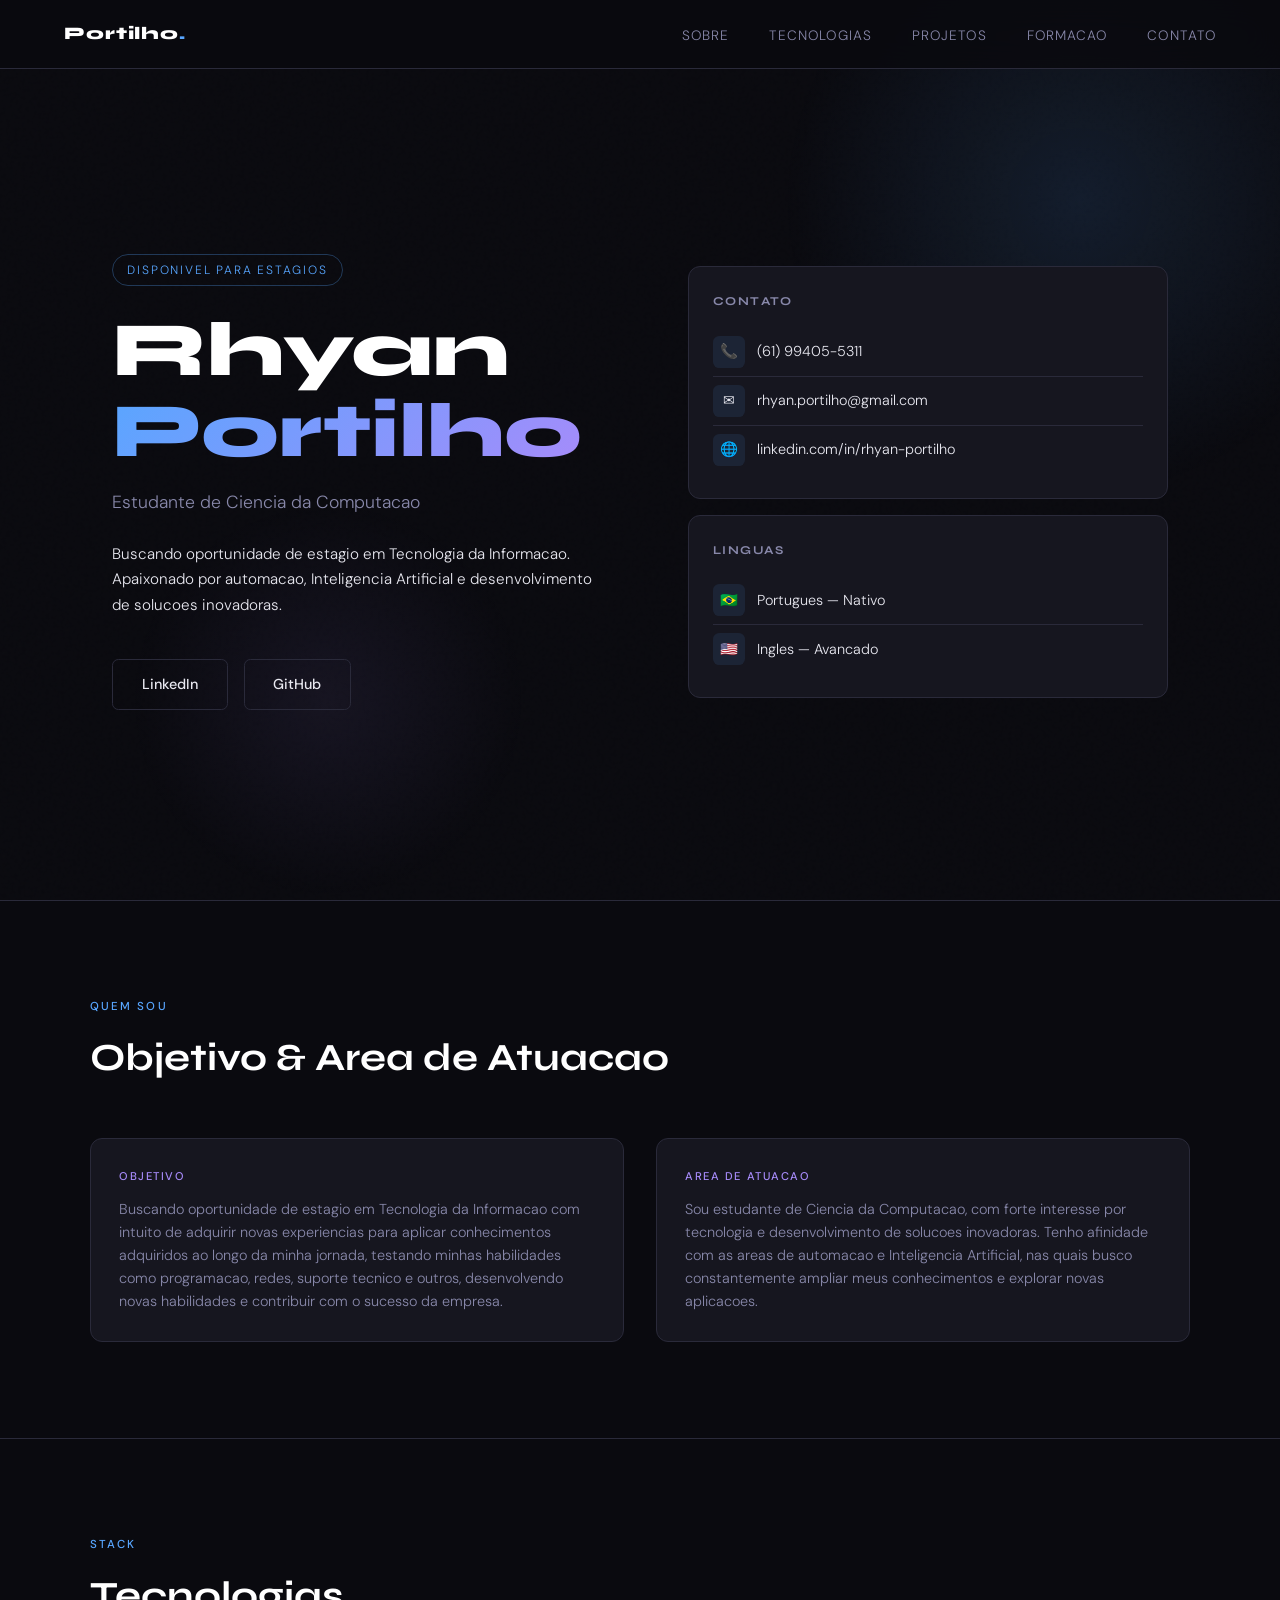
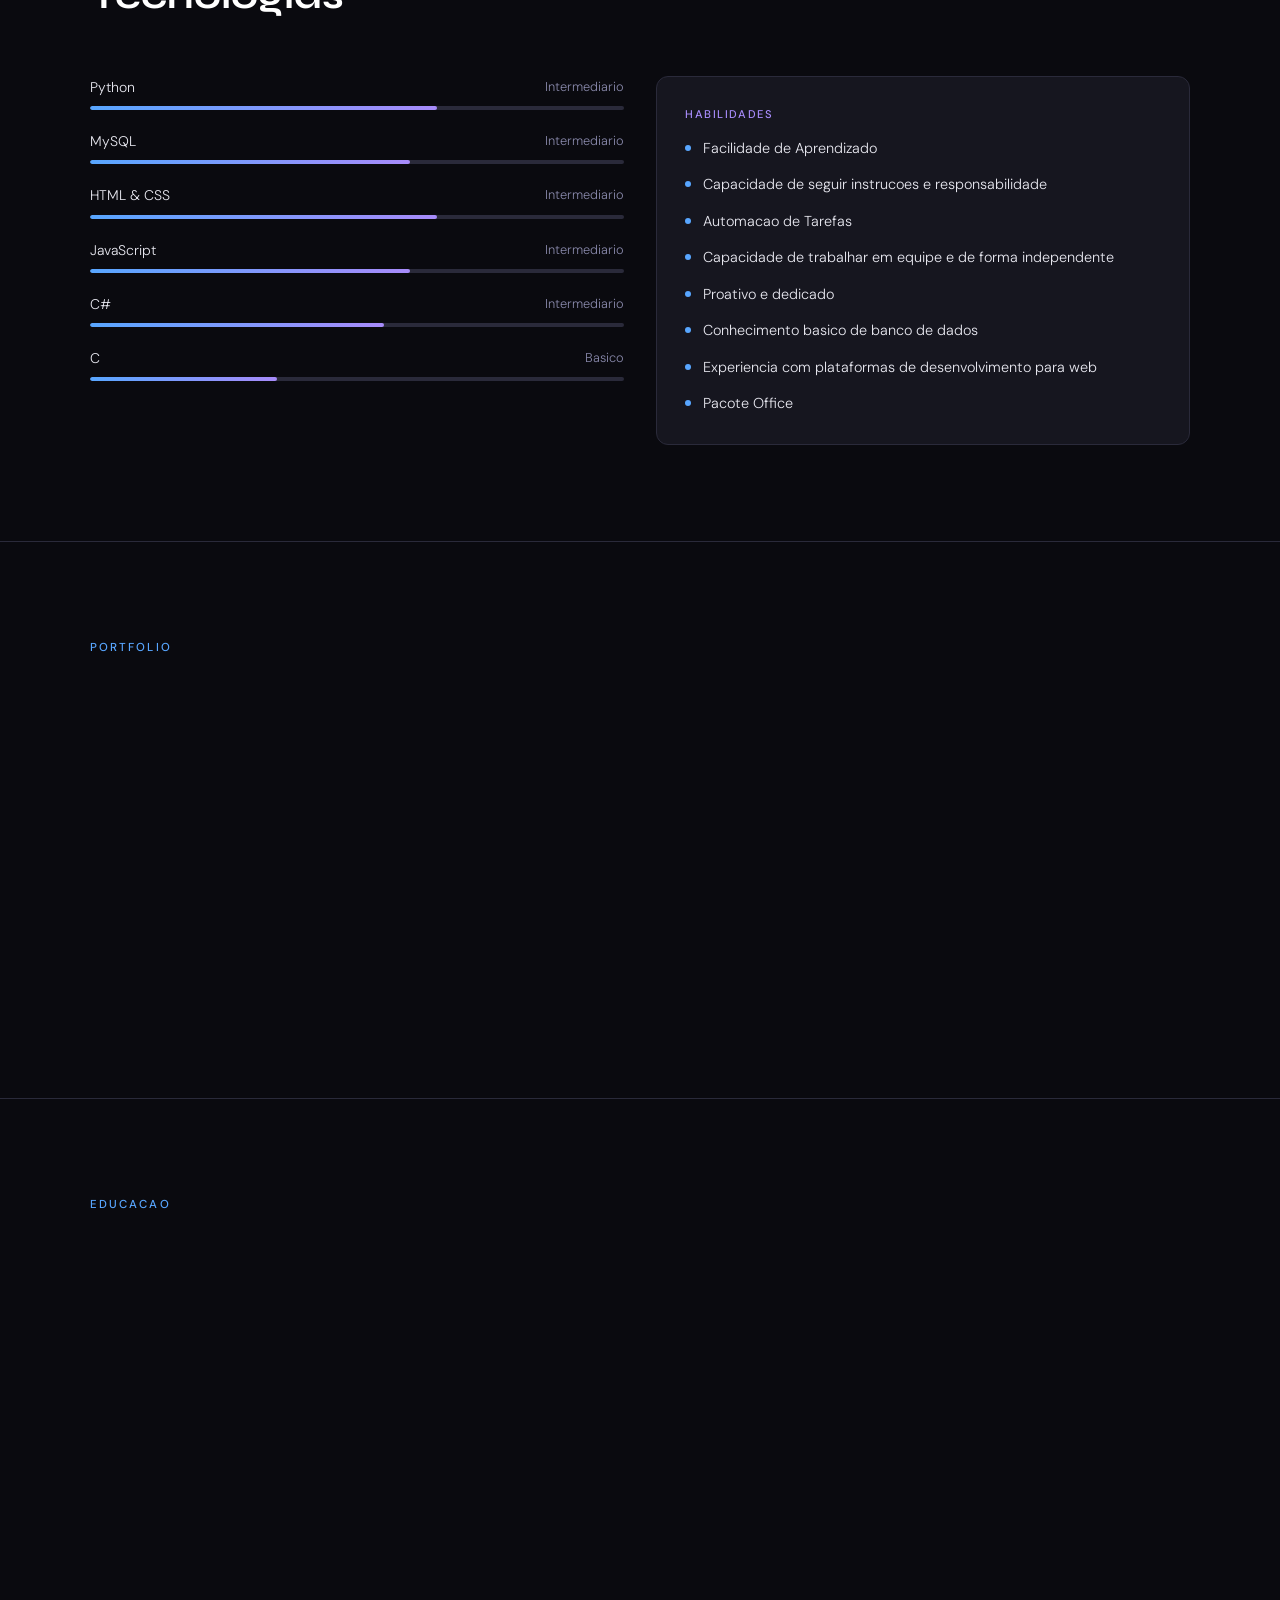
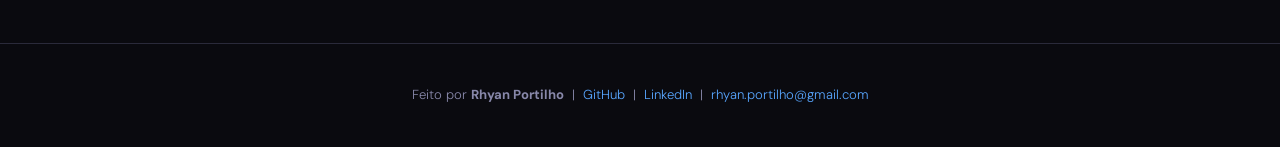
==== index.html @ 33f1dc1a "a a" ====
<!DOCTYPE html>
<html lang="pt-BR">
<head>
  <meta charset="UTF-8" />
  <meta name="viewport" content="width=device-width, initial-scale=1.0"/>
  <title>Rhyan Portilho — Portfolio</title>
  <link href="https://fonts.googleapis.com/css2?family=Syne:wght@400;600;700;800&family=DM+Sans:ital,wght@0,300;0,400;0,500;1,300&display=swap" rel="stylesheet"/>
  <style>
    *, *::before, *::after { margin: 0; padding: 0; box-sizing: border-box; }

    :root {
      --bg: #0a0a0f;
      --bg2: #111118;
      --card: #16161f;
      --border: #2a2a3a;
      --accent: #58a6ff;
      --accent2: #a78bfa;
      --text: #e8e8f0;
      --muted: #8888aa;
      --white: #ffffff;
    }

    html { scroll-behavior: smooth; }

    body {
      background: var(--bg);
      color: var(--text);
      font-family: 'DM Sans', sans-serif;
      font-weight: 300;
      line-height: 1.7;
      overflow-x: hidden;
    }

    /* NOISE OVERLAY */
    body::before {
      content: '';
      position: fixed;
      inset: 0;
      background-image: url("data:image/svg+xml,%3Csvg viewBox='0 0 256 256' xmlns='http://www.w3.org/2000/svg'%3E%3Cfilter id='noise'%3E%3CfeTurbulence type='fractalNoise' baseFrequency='0.9' numOctaves='4' stitchTiles='stitch'/%3E%3C/filter%3E%3Crect width='100%25' height='100%25' filter='url(%23noise)' opacity='0.04'/%3E%3C/svg%3E");
      pointer-events: none;
      z-index: 0;
      opacity: 0.4;
    }

    /* NAV */
    nav {
      position: fixed;
      top: 0; left: 0; right: 0;
      z-index: 100;
      display: flex;
      justify-content: space-between;
      align-items: center;
      padding: 1.2rem 4rem;
      background: rgba(10,10,15,0.85);
      backdrop-filter: blur(16px);
      border-bottom: 1px solid var(--border);
    }

    .nav-logo {
      font-family: 'Syne', sans-serif;
      font-weight: 800;
      font-size: 1.1rem;
      letter-spacing: 0.05em;
      color: var(--white);
    }

    .nav-logo span { color: var(--accent); }

    .nav-links {
      display: flex;
      gap: 2.5rem;
      list-style: none;
    }

    .nav-links a {
      color: var(--muted);
      text-decoration: none;
      font-size: 0.85rem;
      letter-spacing: 0.08em;
      text-transform: uppercase;
      transition: color 0.2s;
    }

    .nav-links a:hover { color: var(--accent); }

    /* HERO */
    .hero {
      min-height: 100vh;
      display: flex;
      align-items: center;
      padding: 8rem 4rem 4rem;
      position: relative;
      overflow: hidden;
    }

    .hero-glow {
      position: absolute;
      width: 600px; height: 600px;
      border-radius: 50%;
      background: radial-gradient(circle, rgba(88,166,255,0.12) 0%, transparent 70%);
      top: -100px; right: -100px;
      pointer-events: none;
    }

    .hero-glow2 {
      position: absolute;
      width: 400px; height: 400px;
      border-radius: 50%;
      background: radial-gradient(circle, rgba(167,139,250,0.08) 0%, transparent 70%);
      bottom: 0; left: 10%;
      pointer-events: none;
    }

    .hero-content {
      max-width: 1100px;
      margin: 0 auto;
      display: grid;
      grid-template-columns: 1fr 1fr;
      gap: 6rem;
      align-items: center;
      position: relative;
      z-index: 1;
    }

    .hero-tag {
      display: inline-block;
      font-size: 0.75rem;
      letter-spacing: 0.15em;
      text-transform: uppercase;
      color: var(--accent);
      border: 1px solid rgba(88,166,255,0.3);
      padding: 0.3rem 0.9rem;
      border-radius: 2rem;
      margin-bottom: 1.5rem;
      animation: fadeUp 0.8s ease both;
    }

    .hero-name {
      font-family: 'Syne', sans-serif;
      font-weight: 800;
      font-size: clamp(3rem, 6vw, 5rem);
      line-height: 1.05;
      color: var(--white);
      animation: fadeUp 0.8s 0.1s ease both;
    }

    .hero-name span {
      background: linear-gradient(135deg, var(--accent), var(--accent2));
      -webkit-background-clip: text;
      -webkit-text-fill-color: transparent;
      background-clip: text;
    }

    .hero-sub {
      font-size: 1.1rem;
      color: var(--muted);
      margin-top: 1rem;
      animation: fadeUp 0.8s 0.2s ease both;
    }

    .hero-desc {
      margin-top: 1.5rem;
      font-size: 0.95rem;
      color: var(--text);
      opacity: 0.8;
      max-width: 480px;
      animation: fadeUp 0.8s 0.3s ease both;
    }

    .hero-btns {
      display: flex;
      gap: 1rem;
      margin-top: 2.5rem;
      flex-wrap: wrap;
      animation: fadeUp 0.8s 0.4s ease both;
    }

    .btn {
      display: inline-flex;
      align-items: center;
      gap: 0.5rem;
      padding: 0.75rem 1.8rem;
      border-radius: 0.4rem;
      font-family: 'DM Sans', sans-serif;
      font-size: 0.9rem;
      font-weight: 500;
      text-decoration: none;
      transition: all 0.2s;
      cursor: pointer;
      border: none;
    }

    .btn-primary {
      background: var(--accent);
      color: #0a0a0f;
    }

    .btn-primary:hover {
      background: #79bcff;
      transform: translateY(-2px);
      box-shadow: 0 8px 24px rgba(88,166,255,0.3);
    }

    .btn-outline {
      background: transparent;
      color: var(--text);
      border: 1px solid var(--border);
    }

    .btn-outline:hover {
      border-color: var(--accent);
      color: var(--accent);
      transform: translateY(-2px);
    }

    .hero-right {
      display: flex;
      flex-direction: column;
      gap: 1rem;
      animation: fadeUp 0.8s 0.2s ease both;
    }

    .contact-card {
      background: var(--card);
      border: 1px solid var(--border);
      border-radius: 0.75rem;
      padding: 1.5rem;
    }

    .contact-card h3 {
      font-family: 'Syne', sans-serif;
      font-size: 0.75rem;
      letter-spacing: 0.12em;
      text-transform: uppercase;
      color: var(--muted);
      margin-bottom: 1rem;
    }

    .contact-item {
      display: flex;
      align-items: center;
      gap: 0.75rem;
      padding: 0.5rem 0;
      border-bottom: 1px solid var(--border);
      font-size: 0.9rem;
    }

    .contact-item:last-child { border-bottom: none; }

    .contact-item a {
      color: var(--text);
      text-decoration: none;
      transition: color 0.2s;
    }

    .contact-item a:hover { color: var(--accent); }

    .contact-icon {
      width: 32px; height: 32px;
      background: rgba(88,166,255,0.1);
      border-radius: 0.4rem;
      display: flex;
      align-items: center;
      justify-content: center;
      font-size: 0.9rem;
      flex-shrink: 0;
    }

    /* SECTIONS */
    section {
      padding: 6rem 4rem;
      position: relative;
      z-index: 1;
    }

    .section-inner {
      max-width: 1100px;
      margin: 0 auto;
    }

    .section-label {
      font-size: 0.72rem;
      letter-spacing: 0.18em;
      text-transform: uppercase;
      color: var(--accent);
      margin-bottom: 0.5rem;
      font-weight: 500;
    }

    .section-title {
      font-family: 'Syne', sans-serif;
      font-weight: 700;
      font-size: clamp(1.8rem, 3vw, 2.4rem);
      color: var(--white);
      margin-bottom: 3rem;
    }

    /* GRID LAYOUTS */
    .two-col { display: grid; grid-template-columns: 1fr 1fr; gap: 2rem; }
    .three-col { display: grid; grid-template-columns: repeat(3, 1fr); gap: 1.5rem; }

    /* CARDS */
    .card {
      background: var(--card);
      border: 1px solid var(--border);
      border-radius: 0.75rem;
      padding: 1.75rem;
      transition: border-color 0.2s, transform 0.2s;
    }

    .card:hover {
      border-color: rgba(88,166,255,0.4);
      transform: translateY(-3px);
    }

    .card-label {
      font-size: 0.7rem;
      letter-spacing: 0.14em;
      text-transform: uppercase;
      color: var(--accent2);
      margin-bottom: 0.75rem;
      font-weight: 500;
    }

    .card h3 {
      font-family: 'Syne', sans-serif;
      font-weight: 700;
      font-size: 1.1rem;
      color: var(--white);
      margin-bottom: 0.75rem;
    }

    .card p {
      font-size: 0.9rem;
      color: var(--muted);
      line-height: 1.6;
    }

    /* TECH TAGS */
    .tags {
      display: flex;
      flex-wrap: wrap;
      gap: 0.5rem;
      margin-top: 1rem;
    }

    .tag {
      font-size: 0.75rem;
      padding: 0.25rem 0.75rem;
      border-radius: 2rem;
      border: 1px solid var(--border);
      color: var(--muted);
      background: rgba(255,255,255,0.03);
    }

    .tag.highlight {
      border-color: rgba(88,166,255,0.4);
      color: var(--accent);
      background: rgba(88,166,255,0.08);
    }

    /* SKILL BARS */
    .skill-item {
      margin-bottom: 1.25rem;
    }

    .skill-header {
      display: flex;
      justify-content: space-between;
      margin-bottom: 0.4rem;
      font-size: 0.875rem;
    }

    .skill-name { color: var(--text); }
    .skill-level { color: var(--muted); font-size: 0.8rem; }

    .skill-bar {
      height: 4px;
      background: var(--border);
      border-radius: 2px;
      overflow: hidden;
    }

    .skill-fill {
      height: 100%;
      border-radius: 2px;
      background: linear-gradient(90deg, var(--accent), var(--accent2));
      width: 0;
      transition: width 1.2s cubic-bezier(0.4, 0, 0.2, 1);
    }

    /* ABILITIES LIST */
    .ability-list {
      display: flex;
      flex-direction: column;
      gap: 0.75rem;
    }

    .ability-item {
      display: flex;
      align-items: flex-start;
      gap: 0.75rem;
      font-size: 0.9rem;
      color: var(--text);
    }

    .ability-dot {
      width: 6px; height: 6px;
      background: var(--accent);
      border-radius: 50%;
      flex-shrink: 0;
      margin-top: 0.55rem;
    }

    /* EDUCATION */
    .edu-card {
      background: var(--card);
      border: 1px solid var(--border);
      border-left: 3px solid var(--accent);
      border-radius: 0 0.75rem 0.75rem 0;
      padding: 1.5rem 1.75rem;
      margin-bottom: 1.5rem;
    }

    .edu-card h3 {
      font-family: 'Syne', sans-serif;
      font-weight: 700;
      color: var(--white);
      font-size: 1rem;
      margin-bottom: 0.3rem;
    }

    .edu-meta {
      font-size: 0.82rem;
      color: var(--muted);
    }

    /* REFERENCIAS */
    .ref-grid {
      display: grid;
      grid-template-columns: repeat(2, 1fr);
      gap: 1rem;
    }

    .ref-item {
      background: var(--card);
      border: 1px solid var(--border);
      border-radius: 0.6rem;
      padding: 1rem 1.25rem;
      font-size: 0.85rem;
      color: var(--muted);
      transition: border-color 0.2s;
    }

    .ref-item:hover { border-color: rgba(167,139,250,0.4); }

    /* FOOTER */
    footer {
      border-top: 1px solid var(--border);
      padding: 2.5rem 4rem;
      text-align: center;
      color: var(--muted);
      font-size: 0.82rem;
      position: relative;
      z-index: 1;
    }

    footer a { color: var(--accent); text-decoration: none; }

    /* DIVIDER */
    .divider {
      border: none;
      border-top: 1px solid var(--border);
      margin: 0;
    }

    /* ANIMATIONS */
    @keyframes fadeUp {
      from { opacity: 0; transform: translateY(24px); }
      to   { opacity: 1; transform: translateY(0); }
    }

    .reveal {
      opacity: 0;
      transform: translateY(20px);
      transition: opacity 0.6s ease, transform 0.6s ease;
    }

    .reveal.visible {
      opacity: 1;
      transform: translateY(0);
    }

    /* RESPONSIVE */
    @media (max-width: 900px) {
      nav { padding: 1rem 1.5rem; }
      .nav-links { gap: 1.5rem; }
      section { padding: 4rem 1.5rem; }
      .hero { padding: 7rem 1.5rem 3rem; }
      .hero-content { grid-template-columns: 1fr; gap: 3rem; }
      .two-col { grid-template-columns: 1fr; }
      .three-col { grid-template-columns: 1fr; }
      .ref-grid { grid-template-columns: 1fr; }
    }
  </style>
</head>
<body>

  <!-- NAV -->
  <nav>
    <div class="nav-logo">Portilho<span>.</span></div>
    <ul class="nav-links">
      <li><a href="#sobre">Sobre</a></li>
      <li><a href="#tecnologias">Tecnologias</a></li>
      <li><a href="#projetos">Projetos</a></li>
      <li><a href="#formacao">Formacao</a></li>
      <li><a href="#contato">Contato</a></li>
    </ul>
  </nav>

  <!-- HERO -->
  <section class="hero" id="inicio">
    <div class="hero-glow"></div>
    <div class="hero-glow2"></div>
    <div class="hero-content">
      <div class="hero-left">
        <span class="hero-tag">Disponivel para Estagios</span>
        <h1 class="hero-name">Rhyan<br/><span>Portilho</span></h1>
        <p class="hero-sub">Estudante de Ciencia da Computacao</p>
        <p class="hero-desc">
          Buscando oportunidade de estagio em Tecnologia da Informacao. Apaixonado por automacao, Inteligencia Artificial e desenvolvimento de solucoes inovadoras.
        </p>
        <div class="hero-btns">
          <a href="https://www.linkedin.com/in/rhyan-portilho-60305b343/" target="_blank" class="btn btn-outline">LinkedIn</a>
          <a href="https://github.com/JustAnyoone" target="_blank" class="btn btn-outline">GitHub</a>
        </div>
      </div>

      <div class="hero-right">
        <div class="contact-card">
          <h3>Contato</h3>
          <div class="contact-item">
            <div class="contact-icon">📞</div>
            <span>(61) 99405-5311</span>
          </div>
          <div class="contact-item">
            <div class="contact-icon">✉</div>
            <a href="mailto:rhyan.portilho@gmail.com">rhyan.portilho@gmail.com</a>
          </div>
          <div class="contact-item">
            <div class="contact-icon">🌐</div>
            <a href="https://www.linkedin.com/in/rhyan-portilho-60305b343/" target="_blank">linkedin.com/in/rhyan-portilho</a>
          </div>
        </div>

        <div class="contact-card">
          <h3>Linguas</h3>
          <div class="contact-item">
            <div class="contact-icon">🇧🇷</div>
            <span>Portugues — Nativo</span>
          </div>
          <div class="contact-item">
            <div class="contact-icon">🇺🇸</div>
            <span>Ingles — Avancado</span>
          </div>
        </div>
      </div>
    </div>
  </section>

  <hr class="divider"/>

  <!-- SOBRE -->
  <section id="sobre">
    <div class="section-inner">
      <p class="section-label reveal">Quem sou</p>
      <h2 class="section-title reveal">Objetivo & Area de Atuacao</h2>
      <div class="two-col">
        <div class="card reveal">
          <div class="card-label">Objetivo</div>
          <p>
            Buscando oportunidade de estagio em Tecnologia da Informacao com intuito de adquirir novas experiencias para aplicar conhecimentos adquiridos ao longo da minha jornada, testando minhas habilidades como programacao, redes, suporte tecnico e outros, desenvolvendo novas habilidades e contribuir com o sucesso da empresa.
          </p>
        </div>
        <div class="card reveal">
          <div class="card-label">Area de Atuacao</div>
          <p>
            Sou estudante de Ciencia da Computacao, com forte interesse por tecnologia e desenvolvimento de solucoes inovadoras. Tenho afinidade com as areas de automacao e Inteligencia Artificial, nas quais busco constantemente ampliar meus conhecimentos e explorar novas aplicacoes.
          </p>
        </div>
      </div>
    </div>
  </section>

  <hr class="divider"/>

  <!-- TECNOLOGIAS -->
  <section id="tecnologias">
    <div class="section-inner">
      <p class="section-label reveal">Stack</p>
      <h2 class="section-title reveal">Tecnologias</h2>
      <div class="two-col">
        <div class="reveal">
          <div class="skill-item">
            <div class="skill-header">
              <span class="skill-name">Python</span>
              <span class="skill-level">Intermediario</span>
            </div>
            <div class="skill-bar"><div class="skill-fill" data-width="65"></div></div>
          </div>
          <div class="skill-item">
            <div class="skill-header">
              <span class="skill-name">MySQL</span>
              <span class="skill-level">Intermediario</span>
            </div>
            <div class="skill-bar"><div class="skill-fill" data-width="60"></div></div>
          </div>
          <div class="skill-item">
            <div class="skill-header">
              <span class="skill-name">HTML & CSS</span>
              <span class="skill-level">Intermediario</span>
            </div>
            <div class="skill-bar"><div class="skill-fill" data-width="65"></div></div>
          </div>
          <div class="skill-item">
            <div class="skill-header">
              <span class="skill-name">JavaScript</span>
              <span class="skill-level">Intermediario</span>
            </div>
            <div class="skill-bar"><div class="skill-fill" data-width="60"></div></div>
          </div>
          <div class="skill-item">
            <div class="skill-header">
              <span class="skill-name">C#</span>
              <span class="skill-level">Intermediario</span>
            </div>
            <div class="skill-bar"><div class="skill-fill" data-width="55"></div></div>
          </div>
          <div class="skill-item">
            <div class="skill-header">
              <span class="skill-name">C</span>
              <span class="skill-level">Basico</span>
            </div>
            <div class="skill-bar"><div class="skill-fill" data-width="35"></div></div>
          </div>
        </div>

        <div class="card reveal">
          <div class="card-label">Habilidades</div>
          <div class="ability-list">
            <div class="ability-item"><div class="ability-dot"></div><span>Facilidade de Aprendizado</span></div>
            <div class="ability-item"><div class="ability-dot"></div><span>Capacidade de seguir instrucoes e responsabilidade</span></div>
            <div class="ability-item"><div class="ability-dot"></div><span>Automacao de Tarefas</span></div>
            <div class="ability-item"><div class="ability-dot"></div><span>Capacidade de trabalhar em equipe e de forma independente</span></div>
            <div class="ability-item"><div class="ability-dot"></div><span>Proativo e dedicado</span></div>
            <div class="ability-item"><div class="ability-dot"></div><span>Conhecimento basico de banco de dados</span></div>
            <div class="ability-item"><div class="ability-dot"></div><span>Experiencia com plataformas de desenvolvimento para web</span></div>
            <div class="ability-item"><div class="ability-dot"></div><span>Pacote Office</span></div>
          </div>
        </div>
      </div>
    </div>
  </section>

  <hr class="divider"/>

  <!-- PROJETOS -->
  <section id="projetos">
    <div class="section-inner">
      <p class="section-label reveal">Portfolio</p>
      <h2 class="section-title reveal">Projetos</h2>
      <div class="two-col">
        <div class="card reveal">
          <div class="card-label">Projeto 01</div>
          <h3>Site de Filmes em Cartaz</h3>
          <p>Site que exibe os atuais filmes em cartaz, mostrando sinopse e trailer de cada filme.</p>
          <div class="tags">
            <span class="tag highlight">HTML</span>
            <span class="tag highlight">CSS</span>
            <span class="tag highlight">JavaScript</span>
            <span class="tag">API</span>
          </div>
        </div>
        <div class="card reveal">
          <div class="card-label">Projeto 02</div>
          <h3>Monitor de Criptomoedas</h3>
          <p>Programa que exibe em tempo real os valores atuais das principais criptomoedas via API.</p>
          <div class="tags">
            <span class="tag highlight">Python</span>
            <span class="tag">API</span>
            <span class="tag">Automacao</span>
          </div>
        </div>
      </div>
    </div>
  </section>

  <hr class="divider"/>

  <!-- FORMACAO -->
  <section id="formacao">
    <div class="section-inner">
      <p class="section-label reveal">Educacao</p>
      <h2 class="section-title reveal">Formacao & Referencias</h2>
      <div class="two-col">
        <div class="reveal">
          <div class="edu-card">
            <h3>Ciencias da Computacao</h3>
            <div class="edu-meta">Centro Universitario de Brasilia (UniCEUB) — Brasilia, DF</div>
            <div class="edu-meta" style="margin-top:0.4rem;">2026 – 2029 &nbsp;|&nbsp; 1 Semestre &nbsp;|&nbsp; Matutino</div>
          </div>
        </div>

        <div class="reveal">
          <div class="card-label" style="margin-bottom:1rem;">Certificacoes & Cursos</div>
          <div class="ref-grid">
            <div class="ref-item">Linguagem de Programacao C Basico — UniCEUB</div>
            <div class="ref-item">Front-End JavaScript, CSS, HTML — UniCEUB</div>
            <div class="ref-item">Python — Udemy (100 Days of Python)</div>
            <div class="ref-item">Programacao Orientada a Objetos C# — UniCEUB</div>
          </div>
        </div>
      </div>
    </div>
  </section>

  <!-- FOOTER -->
  <footer id="contato">
    <p>Feito por <strong>Rhyan Portilho</strong> &nbsp;|&nbsp;
      <a href="https://github.com/JustAnyoone" target="_blank">GitHub</a> &nbsp;|&nbsp;
      <a href="https://www.linkedin.com/in/rhyan-portilho-60305b343/" target="_blank">LinkedIn</a> &nbsp;|&nbsp;
      <a href="mailto:rhyan.portilho@gmail.com">rhyan.portilho@gmail.com</a>
    </p>
  </footer>

  <script>
    // Reveal on scroll
    const reveals = document.querySelectorAll('.reveal');
    const observer = new IntersectionObserver((entries) => {
      entries.forEach((e, i) => {
        if (e.isIntersecting) {
          setTimeout(() => e.target.classList.add('visible'), i * 80);
        }
      });
    }, { threshold: 0.1 });
    reveals.forEach(el => observer.observe(el));

    // Skill bars
    const bars = document.querySelectorAll('.skill-fill');
    const barObserver = new IntersectionObserver((entries) => {
      entries.forEach(e => {
        if (e.isIntersecting) {
          e.target.style.width = e.target.dataset.width + '%';
        }
      });
    }, { threshold: 0.3 });
    bars.forEach(b => barObserver.observe(b));
  </script>
</body>
</html>
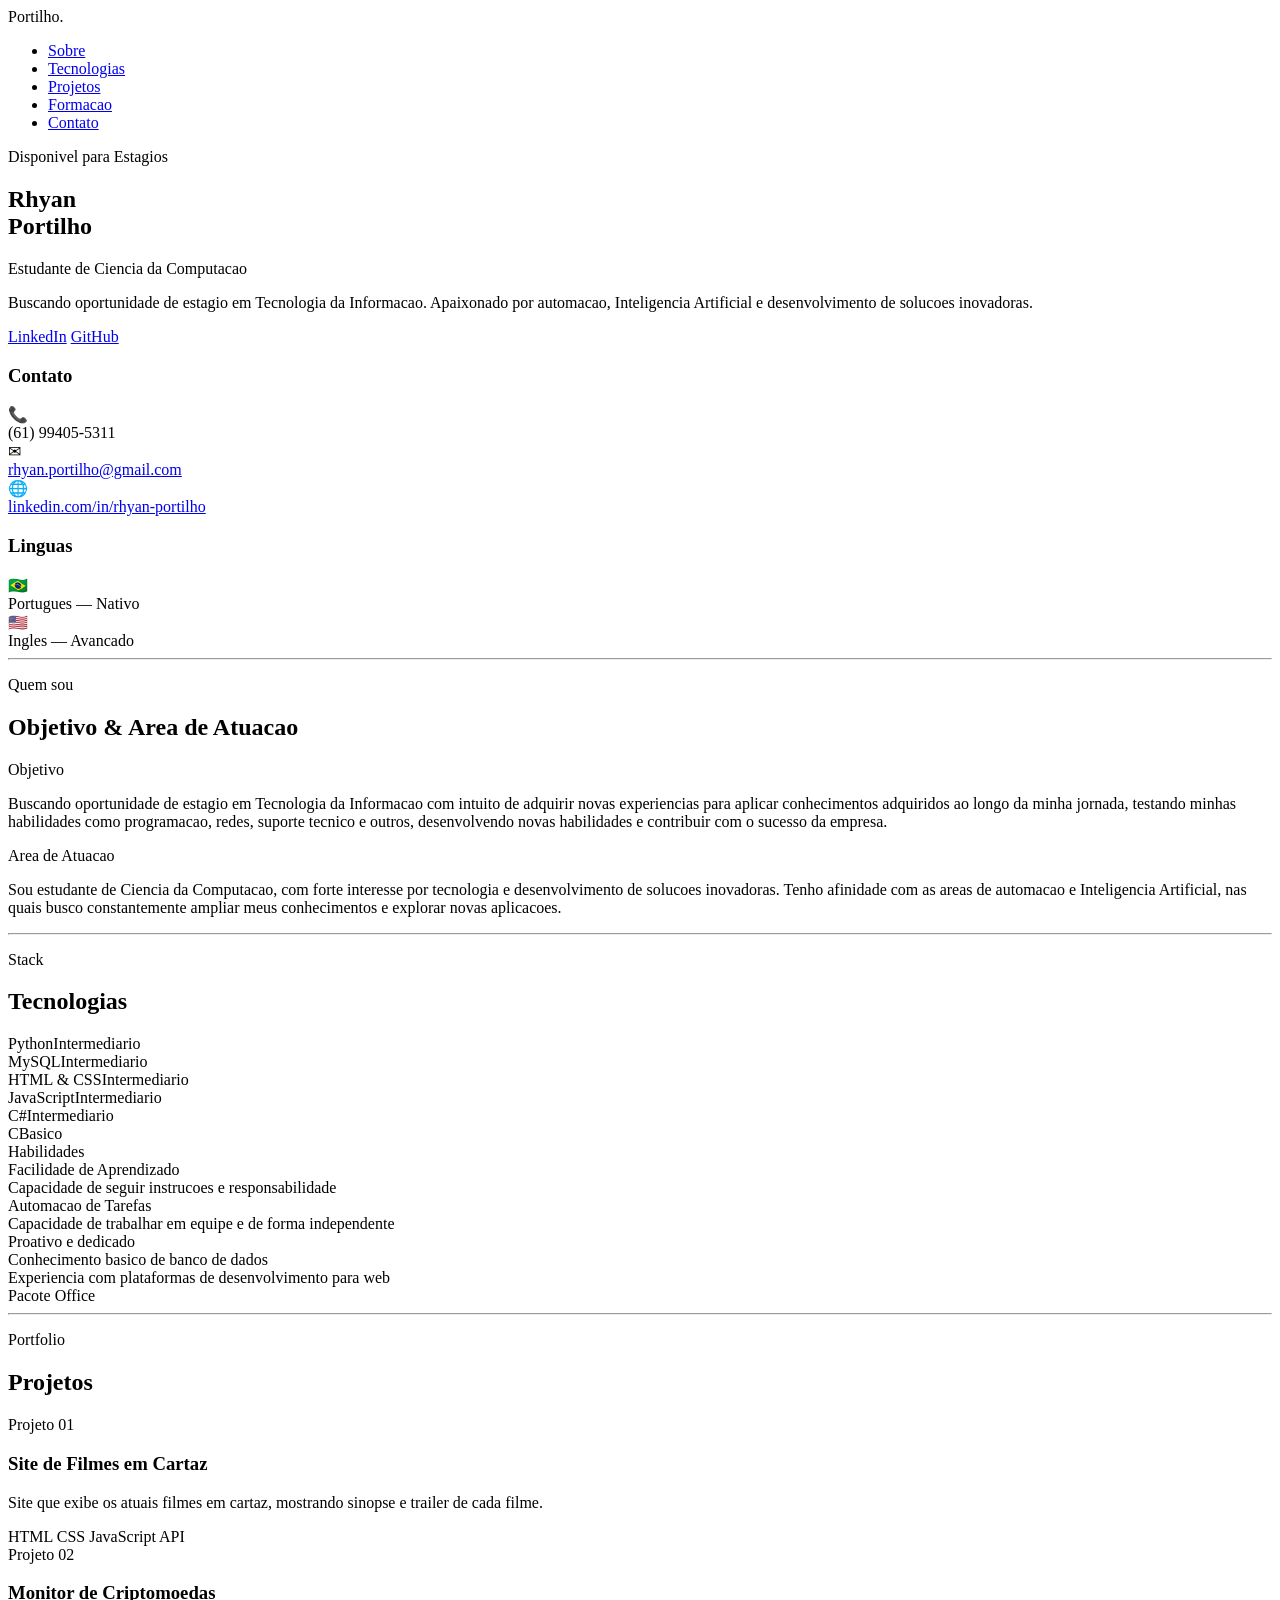
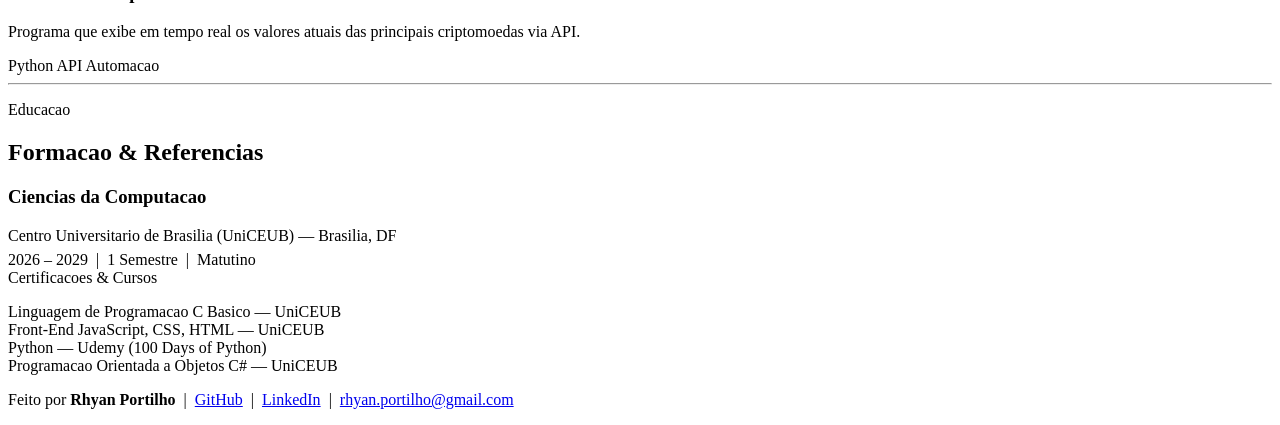
==== commit 60ed0c2f: "a a" ====
--- a/index.html
+++ b/index.html
@@ -5,504 +5,7 @@
   <meta name="viewport" content="width=device-width, initial-scale=1.0"/>
   <title>Rhyan Portilho — Portfolio</title>
   <link href="https://fonts.googleapis.com/css2?family=Syne:wght@400;600;700;800&family=DM+Sans:ital,wght@0,300;0,400;0,500;1,300&display=swap" rel="stylesheet"/>
-  <style>
-    *, *::before, *::after { margin: 0; padding: 0; box-sizing: border-box; }
-
-    :root {
-      --bg: #0a0a0f;
-      --bg2: #111118;
-      --card: #16161f;
-      --border: #2a2a3a;
-      --accent: #58a6ff;
-      --accent2: #a78bfa;
-      --text: #e8e8f0;
-      --muted: #8888aa;
-      --white: #ffffff;
-    }
-
-    html { scroll-behavior: smooth; }
-
-    body {
-      background: var(--bg);
-      color: var(--text);
-      font-family: 'DM Sans', sans-serif;
-      font-weight: 300;
-      line-height: 1.7;
-      overflow-x: hidden;
-    }
-
-    /* NOISE OVERLAY */
-    body::before {
-      content: '';
-      position: fixed;
-      inset: 0;
-      background-image: url("data:image/svg+xml,%3Csvg viewBox='0 0 256 256' xmlns='http://www.w3.org/2000/svg'%3E%3Cfilter id='noise'%3E%3CfeTurbulence type='fractalNoise' baseFrequency='0.9' numOctaves='4' stitchTiles='stitch'/%3E%3C/filter%3E%3Crect width='100%25' height='100%25' filter='url(%23noise)' opacity='0.04'/%3E%3C/svg%3E");
-      pointer-events: none;
-      z-index: 0;
-      opacity: 0.4;
-    }
-
-    /* NAV */
-    nav {
-      position: fixed;
-      top: 0; left: 0; right: 0;
-      z-index: 100;
-      display: flex;
-      justify-content: space-between;
-      align-items: center;
-      padding: 1.2rem 4rem;
-      background: rgba(10,10,15,0.85);
-      backdrop-filter: blur(16px);
-      border-bottom: 1px solid var(--border);
-    }
-
-    .nav-logo {
-      font-family: 'Syne', sans-serif;
-      font-weight: 800;
-      font-size: 1.1rem;
-      letter-spacing: 0.05em;
-      color: var(--white);
-    }
-
-    .nav-logo span { color: var(--accent); }
-
-    .nav-links {
-      display: flex;
-      gap: 2.5rem;
-      list-style: none;
-    }
-
-    .nav-links a {
-      color: var(--muted);
-      text-decoration: none;
-      font-size: 0.85rem;
-      letter-spacing: 0.08em;
-      text-transform: uppercase;
-      transition: color 0.2s;
-    }
-
-    .nav-links a:hover { color: var(--accent); }
-
-    /* HERO */
-    .hero {
-      min-height: 100vh;
-      display: flex;
-      align-items: center;
-      padding: 8rem 4rem 4rem;
-      position: relative;
-      overflow: hidden;
-    }
-
-    .hero-glow {
-      position: absolute;
-      width: 600px; height: 600px;
-      border-radius: 50%;
-      background: radial-gradient(circle, rgba(88,166,255,0.12) 0%, transparent 70%);
-      top: -100px; right: -100px;
-      pointer-events: none;
-    }
-
-    .hero-glow2 {
-      position: absolute;
-      width: 400px; height: 400px;
-      border-radius: 50%;
-      background: radial-gradient(circle, rgba(167,139,250,0.08) 0%, transparent 70%);
-      bottom: 0; left: 10%;
-      pointer-events: none;
-    }
-
-    .hero-content {
-      max-width: 1100px;
-      margin: 0 auto;
-      display: grid;
-      grid-template-columns: 1fr 1fr;
-      gap: 6rem;
-      align-items: center;
-      position: relative;
-      z-index: 1;
-    }
-
-    .hero-tag {
-      display: inline-block;
-      font-size: 0.75rem;
-      letter-spacing: 0.15em;
-      text-transform: uppercase;
-      color: var(--accent);
-      border: 1px solid rgba(88,166,255,0.3);
-      padding: 0.3rem 0.9rem;
-      border-radius: 2rem;
-      margin-bottom: 1.5rem;
-      animation: fadeUp 0.8s ease both;
-    }
-
-    .hero-name {
-      font-family: 'Syne', sans-serif;
-      font-weight: 800;
-      font-size: clamp(3rem, 6vw, 5rem);
-      line-height: 1.05;
-      color: var(--white);
-      animation: fadeUp 0.8s 0.1s ease both;
-    }
-
-    .hero-name span {
-      background: linear-gradient(135deg, var(--accent), var(--accent2));
-      -webkit-background-clip: text;
-      -webkit-text-fill-color: transparent;
-      background-clip: text;
-    }
-
-    .hero-sub {
-      font-size: 1.1rem;
-      color: var(--muted);
-      margin-top: 1rem;
-      animation: fadeUp 0.8s 0.2s ease both;
-    }
-
-    .hero-desc {
-      margin-top: 1.5rem;
-      font-size: 0.95rem;
-      color: var(--text);
-      opacity: 0.8;
-      max-width: 480px;
-      animation: fadeUp 0.8s 0.3s ease both;
-    }
-
-    .hero-btns {
-      display: flex;
-      gap: 1rem;
-      margin-top: 2.5rem;
-      flex-wrap: wrap;
-      animation: fadeUp 0.8s 0.4s ease both;
-    }
-
-    .btn {
-      display: inline-flex;
-      align-items: center;
-      gap: 0.5rem;
-      padding: 0.75rem 1.8rem;
-      border-radius: 0.4rem;
-      font-family: 'DM Sans', sans-serif;
-      font-size: 0.9rem;
-      font-weight: 500;
-      text-decoration: none;
-      transition: all 0.2s;
-      cursor: pointer;
-      border: none;
-    }
-
-    .btn-primary {
-      background: var(--accent);
-      color: #0a0a0f;
-    }
-
-    .btn-primary:hover {
-      background: #79bcff;
-      transform: translateY(-2px);
-      box-shadow: 0 8px 24px rgba(88,166,255,0.3);
-    }
-
-    .btn-outline {
-      background: transparent;
-      color: var(--text);
-      border: 1px solid var(--border);
-    }
-
-    .btn-outline:hover {
-      border-color: var(--accent);
-      color: var(--accent);
-      transform: translateY(-2px);
-    }
-
-    .hero-right {
-      display: flex;
-      flex-direction: column;
-      gap: 1rem;
-      animation: fadeUp 0.8s 0.2s ease both;
-    }
-
-    .contact-card {
-      background: var(--card);
-      border: 1px solid var(--border);
-      border-radius: 0.75rem;
-      padding: 1.5rem;
-    }
-
-    .contact-card h3 {
-      font-family: 'Syne', sans-serif;
-      font-size: 0.75rem;
-      letter-spacing: 0.12em;
-      text-transform: uppercase;
-      color: var(--muted);
-      margin-bottom: 1rem;
-    }
-
-    .contact-item {
-      display: flex;
-      align-items: center;
-      gap: 0.75rem;
-      padding: 0.5rem 0;
-      border-bottom: 1px solid var(--border);
-      font-size: 0.9rem;
-    }
-
-    .contact-item:last-child { border-bottom: none; }
-
-    .contact-item a {
-      color: var(--text);
-      text-decoration: none;
-      transition: color 0.2s;
-    }
-
-    .contact-item a:hover { color: var(--accent); }
-
-    .contact-icon {
-      width: 32px; height: 32px;
-      background: rgba(88,166,255,0.1);
-      border-radius: 0.4rem;
-      display: flex;
-      align-items: center;
-      justify-content: center;
-      font-size: 0.9rem;
-      flex-shrink: 0;
-    }
-
-    /* SECTIONS */
-    section {
-      padding: 6rem 4rem;
-      position: relative;
-      z-index: 1;
-    }
-
-    .section-inner {
-      max-width: 1100px;
-      margin: 0 auto;
-    }
-
-    .section-label {
-      font-size: 0.72rem;
-      letter-spacing: 0.18em;
-      text-transform: uppercase;
-      color: var(--accent);
-      margin-bottom: 0.5rem;
-      font-weight: 500;
-    }
-
-    .section-title {
-      font-family: 'Syne', sans-serif;
-      font-weight: 700;
-      font-size: clamp(1.8rem, 3vw, 2.4rem);
-      color: var(--white);
-      margin-bottom: 3rem;
-    }
-
-    /* GRID LAYOUTS */
-    .two-col { display: grid; grid-template-columns: 1fr 1fr; gap: 2rem; }
-    .three-col { display: grid; grid-template-columns: repeat(3, 1fr); gap: 1.5rem; }
-
-    /* CARDS */
-    .card {
-      background: var(--card);
-      border: 1px solid var(--border);
-      border-radius: 0.75rem;
-      padding: 1.75rem;
-      transition: border-color 0.2s, transform 0.2s;
-    }
-
-    .card:hover {
-      border-color: rgba(88,166,255,0.4);
-      transform: translateY(-3px);
-    }
-
-    .card-label {
-      font-size: 0.7rem;
-      letter-spacing: 0.14em;
-      text-transform: uppercase;
-      color: var(--accent2);
-      margin-bottom: 0.75rem;
-      font-weight: 500;
-    }
-
-    .card h3 {
-      font-family: 'Syne', sans-serif;
-      font-weight: 700;
-      font-size: 1.1rem;
-      color: var(--white);
-      margin-bottom: 0.75rem;
-    }
-
-    .card p {
-      font-size: 0.9rem;
-      color: var(--muted);
-      line-height: 1.6;
-    }
-
-    /* TECH TAGS */
-    .tags {
-      display: flex;
-      flex-wrap: wrap;
-      gap: 0.5rem;
-      margin-top: 1rem;
-    }
-
-    .tag {
-      font-size: 0.75rem;
-      padding: 0.25rem 0.75rem;
-      border-radius: 2rem;
-      border: 1px solid var(--border);
-      color: var(--muted);
-      background: rgba(255,255,255,0.03);
-    }
-
-    .tag.highlight {
-      border-color: rgba(88,166,255,0.4);
-      color: var(--accent);
-      background: rgba(88,166,255,0.08);
-    }
-
-    /* SKILL BARS */
-    .skill-item {
-      margin-bottom: 1.25rem;
-    }
-
-    .skill-header {
-      display: flex;
-      justify-content: space-between;
-      margin-bottom: 0.4rem;
-      font-size: 0.875rem;
-    }
-
-    .skill-name { color: var(--text); }
-    .skill-level { color: var(--muted); font-size: 0.8rem; }
-
-    .skill-bar {
-      height: 4px;
-      background: var(--border);
-      border-radius: 2px;
-      overflow: hidden;
-    }
-
-    .skill-fill {
-      height: 100%;
-      border-radius: 2px;
-      background: linear-gradient(90deg, var(--accent), var(--accent2));
-      width: 0;
-      transition: width 1.2s cubic-bezier(0.4, 0, 0.2, 1);
-    }
-
-    /* ABILITIES LIST */
-    .ability-list {
-      display: flex;
-      flex-direction: column;
-      gap: 0.75rem;
-    }
-
-    .ability-item {
-      display: flex;
-      align-items: flex-start;
-      gap: 0.75rem;
-      font-size: 0.9rem;
-      color: var(--text);
-    }
-
-    .ability-dot {
-      width: 6px; height: 6px;
-      background: var(--accent);
-      border-radius: 50%;
-      flex-shrink: 0;
-      margin-top: 0.55rem;
-    }
-
-    /* EDUCATION */
-    .edu-card {
-      background: var(--card);
-      border: 1px solid var(--border);
-      border-left: 3px solid var(--accent);
-      border-radius: 0 0.75rem 0.75rem 0;
-      padding: 1.5rem 1.75rem;
-      margin-bottom: 1.5rem;
-    }
-
-    .edu-card h3 {
-      font-family: 'Syne', sans-serif;
-      font-weight: 700;
-      color: var(--white);
-      font-size: 1rem;
-      margin-bottom: 0.3rem;
-    }
-
-    .edu-meta {
-      font-size: 0.82rem;
-      color: var(--muted);
-    }
-
-    /* REFERENCIAS */
-    .ref-grid {
-      display: grid;
-      grid-template-columns: repeat(2, 1fr);
-      gap: 1rem;
-    }
-
-    .ref-item {
-      background: var(--card);
-      border: 1px solid var(--border);
-      border-radius: 0.6rem;
-      padding: 1rem 1.25rem;
-      font-size: 0.85rem;
-      color: var(--muted);
-      transition: border-color 0.2s;
-    }
-
-    .ref-item:hover { border-color: rgba(167,139,250,0.4); }
-
-    /* FOOTER */
-    footer {
-      border-top: 1px solid var(--border);
-      padding: 2.5rem 4rem;
-      text-align: center;
-      color: var(--muted);
-      font-size: 0.82rem;
-      position: relative;
-      z-index: 1;
-    }
-
-    footer a { color: var(--accent); text-decoration: none; }
-
-    /* DIVIDER */
-    .divider {
-      border: none;
-      border-top: 1px solid var(--border);
-      margin: 0;
-    }
-
-    /* ANIMATIONS */
-    @keyframes fadeUp {
-      from { opacity: 0; transform: translateY(24px); }
-      to   { opacity: 1; transform: translateY(0); }
-    }
-
-    .reveal {
-      opacity: 0;
-      transform: translateY(20px);
-      transition: opacity 0.6s ease, transform 0.6s ease;
-    }
-
-    .reveal.visible {
-      opacity: 1;
-      transform: translateY(0);
-    }
-
-    /* RESPONSIVE */
-    @media (max-width: 900px) {
-      nav { padding: 1rem 1.5rem; }
-      .nav-links { gap: 1.5rem; }
-      section { padding: 4rem 1.5rem; }
-      .hero { padding: 7rem 1.5rem 3rem; }
-      .hero-content { grid-template-columns: 1fr; gap: 3rem; }
-      .two-col { grid-template-columns: 1fr; }
-      .three-col { grid-template-columns: 1fr; }
-      .ref-grid { grid-template-columns: 1fr; }
-    }
-  </style>
+  <link rel="stylesheet" href="css/style.css"/>
 </head>
 <body>
 
@@ -578,15 +81,11 @@
       <div class="two-col">
         <div class="card reveal">
           <div class="card-label">Objetivo</div>
-          <p>
-            Buscando oportunidade de estagio em Tecnologia da Informacao com intuito de adquirir novas experiencias para aplicar conhecimentos adquiridos ao longo da minha jornada, testando minhas habilidades como programacao, redes, suporte tecnico e outros, desenvolvendo novas habilidades e contribuir com o sucesso da empresa.
-          </p>
+          <p>Buscando oportunidade de estagio em Tecnologia da Informacao com intuito de adquirir novas experiencias para aplicar conhecimentos adquiridos ao longo da minha jornada, testando minhas habilidades como programacao, redes, suporte tecnico e outros, desenvolvendo novas habilidades e contribuir com o sucesso da empresa.</p>
         </div>
         <div class="card reveal">
           <div class="card-label">Area de Atuacao</div>
-          <p>
-            Sou estudante de Ciencia da Computacao, com forte interesse por tecnologia e desenvolvimento de solucoes inovadoras. Tenho afinidade com as areas de automacao e Inteligencia Artificial, nas quais busco constantemente ampliar meus conhecimentos e explorar novas aplicacoes.
-          </p>
+          <p>Sou estudante de Ciencia da Computacao, com forte interesse por tecnologia e desenvolvimento de solucoes inovadoras. Tenho afinidade com as areas de automacao e Inteligencia Artificial, nas quais busco constantemente ampliar meus conhecimentos e explorar novas aplicacoes.</p>
         </div>
       </div>
     </div>
@@ -602,45 +101,27 @@
       <div class="two-col">
         <div class="reveal">
           <div class="skill-item">
-            <div class="skill-header">
-              <span class="skill-name">Python</span>
-              <span class="skill-level">Intermediario</span>
-            </div>
+            <div class="skill-header"><span class="skill-name">Python</span><span class="skill-level">Intermediario</span></div>
             <div class="skill-bar"><div class="skill-fill" data-width="65"></div></div>
           </div>
           <div class="skill-item">
-            <div class="skill-header">
-              <span class="skill-name">MySQL</span>
-              <span class="skill-level">Intermediario</span>
-            </div>
+            <div class="skill-header"><span class="skill-name">MySQL</span><span class="skill-level">Intermediario</span></div>
             <div class="skill-bar"><div class="skill-fill" data-width="60"></div></div>
           </div>
           <div class="skill-item">
-            <div class="skill-header">
-              <span class="skill-name">HTML & CSS</span>
-              <span class="skill-level">Intermediario</span>
-            </div>
+            <div class="skill-header"><span class="skill-name">HTML & CSS</span><span class="skill-level">Intermediario</span></div>
             <div class="skill-bar"><div class="skill-fill" data-width="65"></div></div>
           </div>
           <div class="skill-item">
-            <div class="skill-header">
-              <span class="skill-name">JavaScript</span>
-              <span class="skill-level">Intermediario</span>
-            </div>
+            <div class="skill-header"><span class="skill-name">JavaScript</span><span class="skill-level">Intermediario</span></div>
             <div class="skill-bar"><div class="skill-fill" data-width="60"></div></div>
           </div>
           <div class="skill-item">
-            <div class="skill-header">
-              <span class="skill-name">C#</span>
-              <span class="skill-level">Intermediario</span>
-            </div>
+            <div class="skill-header"><span class="skill-name">C#</span><span class="skill-level">Intermediario</span></div>
             <div class="skill-bar"><div class="skill-fill" data-width="55"></div></div>
           </div>
           <div class="skill-item">
-            <div class="skill-header">
-              <span class="skill-name">C</span>
-              <span class="skill-level">Basico</span>
-            </div>
+            <div class="skill-header"><span class="skill-name">C</span><span class="skill-level">Basico</span></div>
             <div class="skill-bar"><div class="skill-fill" data-width="35"></div></div>
           </div>
         </div>
@@ -710,7 +191,6 @@
             <div class="edu-meta" style="margin-top:0.4rem;">2026 – 2029 &nbsp;|&nbsp; 1 Semestre &nbsp;|&nbsp; Matutino</div>
           </div>
         </div>
-
         <div class="reveal">
           <div class="card-label" style="margin-bottom:1rem;">Certificacoes & Cursos</div>
           <div class="ref-grid">
@@ -733,28 +213,6 @@
     </p>
   </footer>
 
-  <script>
-    // Reveal on scroll
-    const reveals = document.querySelectorAll('.reveal');
-    const observer = new IntersectionObserver((entries) => {
-      entries.forEach((e, i) => {
-        if (e.isIntersecting) {
-          setTimeout(() => e.target.classList.add('visible'), i * 80);
-        }
-      });
-    }, { threshold: 0.1 });
-    reveals.forEach(el => observer.observe(el));
-
-    // Skill bars
-    const bars = document.querySelectorAll('.skill-fill');
-    const barObserver = new IntersectionObserver((entries) => {
-      entries.forEach(e => {
-        if (e.isIntersecting) {
-          e.target.style.width = e.target.dataset.width + '%';
-        }
-      });
-    }, { threshold: 0.3 });
-    bars.forEach(b => barObserver.observe(b));
-  </script>
+  <script src="js/main.js"></script>
 </body>
 </html>
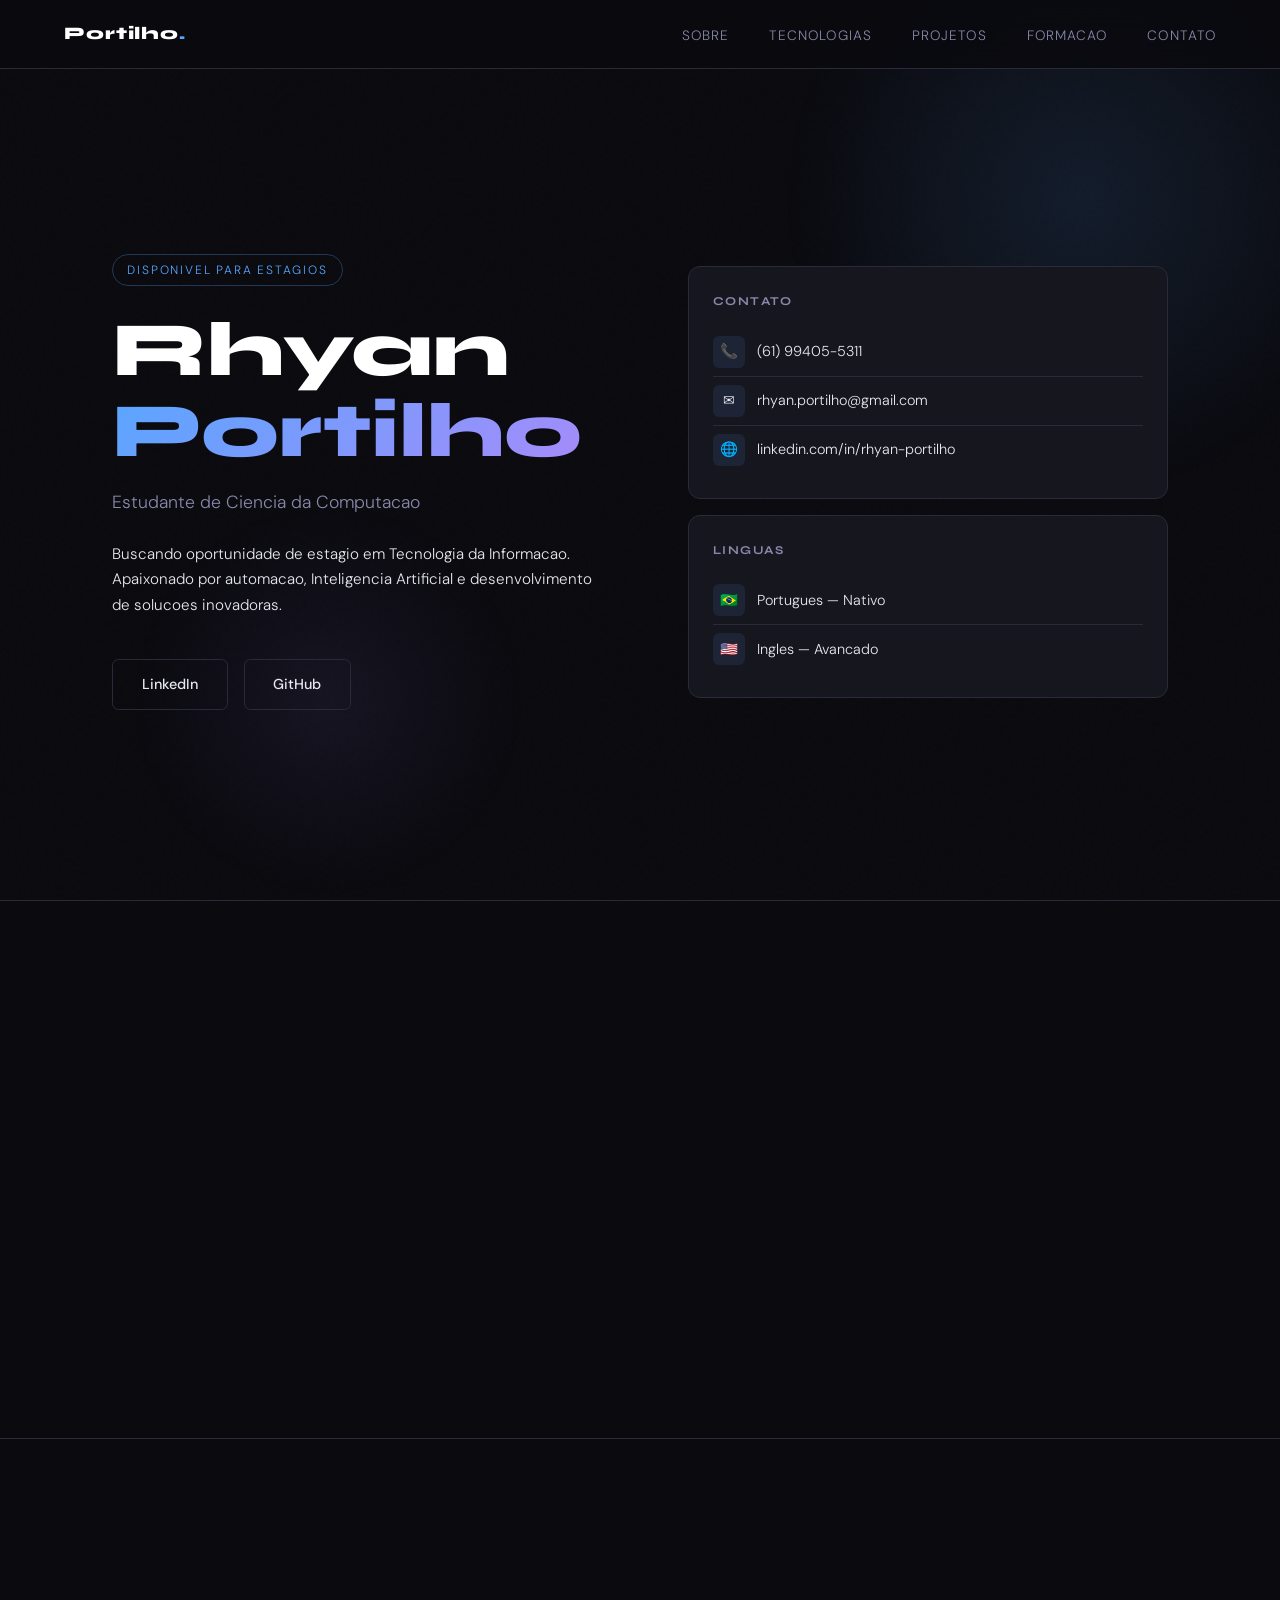
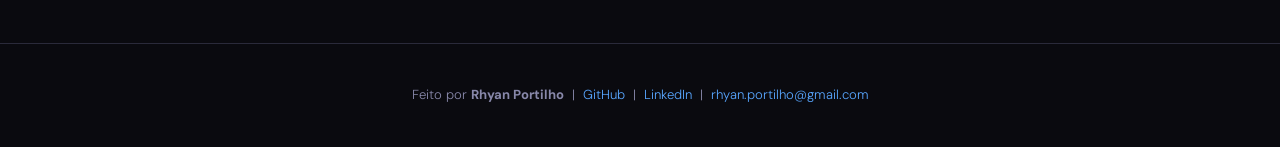
==== commit ba7c1a3a: "js mudanca no JS" ====
--- a/index.html
+++ b/index.html
@@ -213,6 +213,6 @@
     </p>
   </footer>
 
-  <script src="js/main.js"></script>
+  <script src="/GitPage/js/main.js"></script>
 </body>
 </html>
--- a/css/style.css
+++ b/css/style.css
@@ -0,0 +1,491 @@
+*, *::before, *::after { margin: 0; padding: 0; box-sizing: border-box; }
+
+:root {
+  --bg: #0a0a0f;
+  --bg2: #111118;
+  --card: #16161f;
+  --border: #2a2a3a;
+  --accent: #58a6ff;
+  --accent2: #a78bfa;
+  --text: #e8e8f0;
+  --muted: #8888aa;
+  --white: #ffffff;
+}
+
+html { scroll-behavior: smooth; }
+
+body {
+  background: var(--bg);
+  color: var(--text);
+  font-family: 'DM Sans', sans-serif;
+  font-weight: 300;
+  line-height: 1.7;
+  overflow-x: hidden;
+}
+
+/* NOISE OVERLAY */
+body::before {
+  content: '';
+  position: fixed;
+  inset: 0;
+  background-image: url("data:image/svg+xml,%3Csvg viewBox='0 0 256 256' xmlns='http://www.w3.org/2000/svg'%3E%3Cfilter id='noise'%3E%3CfeTurbulence type='fractalNoise' baseFrequency='0.9' numOctaves='4' stitchTiles='stitch'/%3E%3C/filter%3E%3Crect width='100%25' height='100%25' filter='url(%23noise)' opacity='0.04'/%3E%3C/svg%3E");
+  pointer-events: none;
+  z-index: 0;
+  opacity: 0.4;
+}
+
+/* NAV */
+nav {
+  position: fixed;
+  top: 0; left: 0; right: 0;
+  z-index: 100;
+  display: flex;
+  justify-content: space-between;
+  align-items: center;
+  padding: 1.2rem 4rem;
+  background: rgba(10,10,15,0.85);
+  backdrop-filter: blur(16px);
+  border-bottom: 1px solid var(--border);
+}
+
+.nav-logo {
+  font-family: 'Syne', sans-serif;
+  font-weight: 800;
+  font-size: 1.1rem;
+  letter-spacing: 0.05em;
+  color: var(--white);
+}
+
+.nav-logo span { color: var(--accent); }
+
+.nav-links {
+  display: flex;
+  gap: 2.5rem;
+  list-style: none;
+}
+
+.nav-links a {
+  color: var(--muted);
+  text-decoration: none;
+  font-size: 0.85rem;
+  letter-spacing: 0.08em;
+  text-transform: uppercase;
+  transition: color 0.2s;
+}
+
+.nav-links a:hover { color: var(--accent); }
+
+/* HERO */
+.hero {
+  min-height: 100vh;
+  display: flex;
+  align-items: center;
+  padding: 8rem 4rem 4rem;
+  position: relative;
+  overflow: hidden;
+}
+
+.hero-glow {
+  position: absolute;
+  width: 600px; height: 600px;
+  border-radius: 50%;
+  background: radial-gradient(circle, rgba(88,166,255,0.12) 0%, transparent 70%);
+  top: -100px; right: -100px;
+  pointer-events: none;
+}
+
+.hero-glow2 {
+  position: absolute;
+  width: 400px; height: 400px;
+  border-radius: 50%;
+  background: radial-gradient(circle, rgba(167,139,250,0.08) 0%, transparent 70%);
+  bottom: 0; left: 10%;
+  pointer-events: none;
+}
+
+.hero-content {
+  max-width: 1100px;
+  margin: 0 auto;
+  display: grid;
+  grid-template-columns: 1fr 1fr;
+  gap: 6rem;
+  align-items: center;
+  position: relative;
+  z-index: 1;
+}
+
+.hero-tag {
+  display: inline-block;
+  font-size: 0.75rem;
+  letter-spacing: 0.15em;
+  text-transform: uppercase;
+  color: var(--accent);
+  border: 1px solid rgba(88,166,255,0.3);
+  padding: 0.3rem 0.9rem;
+  border-radius: 2rem;
+  margin-bottom: 1.5rem;
+  animation: fadeUp 0.8s ease both;
+}
+
+.hero-name {
+  font-family: 'Syne', sans-serif;
+  font-weight: 800;
+  font-size: clamp(3rem, 6vw, 5rem);
+  line-height: 1.05;
+  color: var(--white);
+  animation: fadeUp 0.8s 0.1s ease both;
+}
+
+.hero-name span {
+  background: linear-gradient(135deg, var(--accent), var(--accent2));
+  -webkit-background-clip: text;
+  -webkit-text-fill-color: transparent;
+  background-clip: text;
+}
+
+.hero-sub {
+  font-size: 1.1rem;
+  color: var(--muted);
+  margin-top: 1rem;
+  animation: fadeUp 0.8s 0.2s ease both;
+}
+
+.hero-desc {
+  margin-top: 1.5rem;
+  font-size: 0.95rem;
+  color: var(--text);
+  opacity: 0.8;
+  max-width: 480px;
+  animation: fadeUp 0.8s 0.3s ease both;
+}
+
+.hero-btns {
+  display: flex;
+  gap: 1rem;
+  margin-top: 2.5rem;
+  flex-wrap: wrap;
+  animation: fadeUp 0.8s 0.4s ease both;
+}
+
+.btn {
+  display: inline-flex;
+  align-items: center;
+  gap: 0.5rem;
+  padding: 0.75rem 1.8rem;
+  border-radius: 0.4rem;
+  font-family: 'DM Sans', sans-serif;
+  font-size: 0.9rem;
+  font-weight: 500;
+  text-decoration: none;
+  transition: all 0.2s;
+  cursor: pointer;
+  border: none;
+}
+
+.btn-primary {
+  background: var(--accent);
+  color: #0a0a0f;
+}
+
+.btn-primary:hover {
+  background: #79bcff;
+  transform: translateY(-2px);
+  box-shadow: 0 8px 24px rgba(88,166,255,0.3);
+}
+
+.btn-outline {
+  background: transparent;
+  color: var(--text);
+  border: 1px solid var(--border);
+}
+
+.btn-outline:hover {
+  border-color: var(--accent);
+  color: var(--accent);
+  transform: translateY(-2px);
+}
+
+.hero-right {
+  display: flex;
+  flex-direction: column;
+  gap: 1rem;
+  animation: fadeUp 0.8s 0.2s ease both;
+}
+
+.contact-card {
+  background: var(--card);
+  border: 1px solid var(--border);
+  border-radius: 0.75rem;
+  padding: 1.5rem;
+}
+
+.contact-card h3 {
+  font-family: 'Syne', sans-serif;
+  font-size: 0.75rem;
+  letter-spacing: 0.12em;
+  text-transform: uppercase;
+  color: var(--muted);
+  margin-bottom: 1rem;
+}
+
+.contact-item {
+  display: flex;
+  align-items: center;
+  gap: 0.75rem;
+  padding: 0.5rem 0;
+  border-bottom: 1px solid var(--border);
+  font-size: 0.9rem;
+}
+
+.contact-item:last-child { border-bottom: none; }
+
+.contact-item a {
+  color: var(--text);
+  text-decoration: none;
+  transition: color 0.2s;
+}
+
+.contact-item a:hover { color: var(--accent); }
+
+.contact-icon {
+  width: 32px; height: 32px;
+  background: rgba(88,166,255,0.1);
+  border-radius: 0.4rem;
+  display: flex;
+  align-items: center;
+  justify-content: center;
+  font-size: 0.9rem;
+  flex-shrink: 0;
+}
+
+/* SECTIONS */
+section {
+  padding: 6rem 4rem;
+  position: relative;
+  z-index: 1;
+}
+
+.section-inner {
+  max-width: 1100px;
+  margin: 0 auto;
+}
+
+.section-label {
+  font-size: 0.72rem;
+  letter-spacing: 0.18em;
+  text-transform: uppercase;
+  color: var(--accent);
+  margin-bottom: 0.5rem;
+  font-weight: 500;
+}
+
+.section-title {
+  font-family: 'Syne', sans-serif;
+  font-weight: 700;
+  font-size: clamp(1.8rem, 3vw, 2.4rem);
+  color: var(--white);
+  margin-bottom: 3rem;
+}
+
+/* GRID LAYOUTS */
+.two-col { display: grid; grid-template-columns: 1fr 1fr; gap: 2rem; }
+.three-col { display: grid; grid-template-columns: repeat(3, 1fr); gap: 1.5rem; }
+
+/* CARDS */
+.card {
+  background: var(--card);
+  border: 1px solid var(--border);
+  border-radius: 0.75rem;
+  padding: 1.75rem;
+  transition: border-color 0.2s, transform 0.2s;
+}
+
+.card:hover {
+  border-color: rgba(88,166,255,0.4);
+  transform: translateY(-3px);
+}
+
+.card-label {
+  font-size: 0.7rem;
+  letter-spacing: 0.14em;
+  text-transform: uppercase;
+  color: var(--accent2);
+  margin-bottom: 0.75rem;
+  font-weight: 500;
+}
+
+.card h3 {
+  font-family: 'Syne', sans-serif;
+  font-weight: 700;
+  font-size: 1.1rem;
+  color: var(--white);
+  margin-bottom: 0.75rem;
+}
+
+.card p {
+  font-size: 0.9rem;
+  color: var(--muted);
+  line-height: 1.6;
+}
+
+/* TECH TAGS */
+.tags {
+  display: flex;
+  flex-wrap: wrap;
+  gap: 0.5rem;
+  margin-top: 1rem;
+}
+
+.tag {
+  font-size: 0.75rem;
+  padding: 0.25rem 0.75rem;
+  border-radius: 2rem;
+  border: 1px solid var(--border);
+  color: var(--muted);
+  background: rgba(255,255,255,0.03);
+}
+
+.tag.highlight {
+  border-color: rgba(88,166,255,0.4);
+  color: var(--accent);
+  background: rgba(88,166,255,0.08);
+}
+
+/* SKILL BARS */
+.skill-item { margin-bottom: 1.25rem; }
+
+.skill-header {
+  display: flex;
+  justify-content: space-between;
+  margin-bottom: 0.4rem;
+  font-size: 0.875rem;
+}
+
+.skill-name { color: var(--text); }
+.skill-level { color: var(--muted); font-size: 0.8rem; }
+
+.skill-bar {
+  height: 4px;
+  background: var(--border);
+  border-radius: 2px;
+  overflow: hidden;
+}
+
+.skill-fill {
+  height: 100%;
+  border-radius: 2px;
+  background: linear-gradient(90deg, var(--accent), var(--accent2));
+  width: 0;
+  transition: width 1.2s cubic-bezier(0.4, 0, 0.2, 1);
+}
+
+/* ABILITIES LIST */
+.ability-list {
+  display: flex;
+  flex-direction: column;
+  gap: 0.75rem;
+}
+
+.ability-item {
+  display: flex;
+  align-items: flex-start;
+  gap: 0.75rem;
+  font-size: 0.9rem;
+  color: var(--text);
+}
+
+.ability-dot {
+  width: 6px; height: 6px;
+  background: var(--accent);
+  border-radius: 50%;
+  flex-shrink: 0;
+  margin-top: 0.55rem;
+}
+
+/* EDUCATION */
+.edu-card {
+  background: var(--card);
+  border: 1px solid var(--border);
+  border-left: 3px solid var(--accent);
+  border-radius: 0 0.75rem 0.75rem 0;
+  padding: 1.5rem 1.75rem;
+  margin-bottom: 1.5rem;
+}
+
+.edu-card h3 {
+  font-family: 'Syne', sans-serif;
+  font-weight: 700;
+  color: var(--white);
+  font-size: 1rem;
+  margin-bottom: 0.3rem;
+}
+
+.edu-meta { font-size: 0.82rem; color: var(--muted); }
+
+/* REFERENCIAS */
+.ref-grid {
+  display: grid;
+  grid-template-columns: repeat(2, 1fr);
+  gap: 1rem;
+}
+
+.ref-item {
+  background: var(--card);
+  border: 1px solid var(--border);
+  border-radius: 0.6rem;
+  padding: 1rem 1.25rem;
+  font-size: 0.85rem;
+  color: var(--muted);
+  transition: border-color 0.2s;
+}
+
+.ref-item:hover { border-color: rgba(167,139,250,0.4); }
+
+/* FOOTER */
+footer {
+  border-top: 1px solid var(--border);
+  padding: 2.5rem 4rem;
+  text-align: center;
+  color: var(--muted);
+  font-size: 0.82rem;
+  position: relative;
+  z-index: 1;
+}
+
+footer a { color: var(--accent); text-decoration: none; }
+
+/* DIVIDER */
+.divider {
+  border: none;
+  border-top: 1px solid var(--border);
+  margin: 0;
+}
+
+/* ANIMATIONS */
+@keyframes fadeUp {
+  from { opacity: 0; transform: translateY(24px); }
+  to   { opacity: 1; transform: translateY(0); }
+}
+
+.reveal {
+  opacity: 0;
+  transform: translateY(20px);
+  transition: opacity 0.6s ease, transform 0.6s ease;
+}
+
+.reveal.visible {
+  opacity: 1;
+  transform: translateY(0);
+}
+
+/* RESPONSIVE */
+@media (max-width: 900px) {
+  nav { padding: 1rem 1.5rem; }
+  .nav-links { gap: 1.5rem; }
+  section { padding: 4rem 1.5rem; }
+  .hero { padding: 7rem 1.5rem 3rem; }
+  .hero-content { grid-template-columns: 1fr; gap: 3rem; }
+  .two-col { grid-template-columns: 1fr; }
+  .three-col { grid-template-columns: 1fr; }
+  .ref-grid { grid-template-columns: 1fr; }
+}
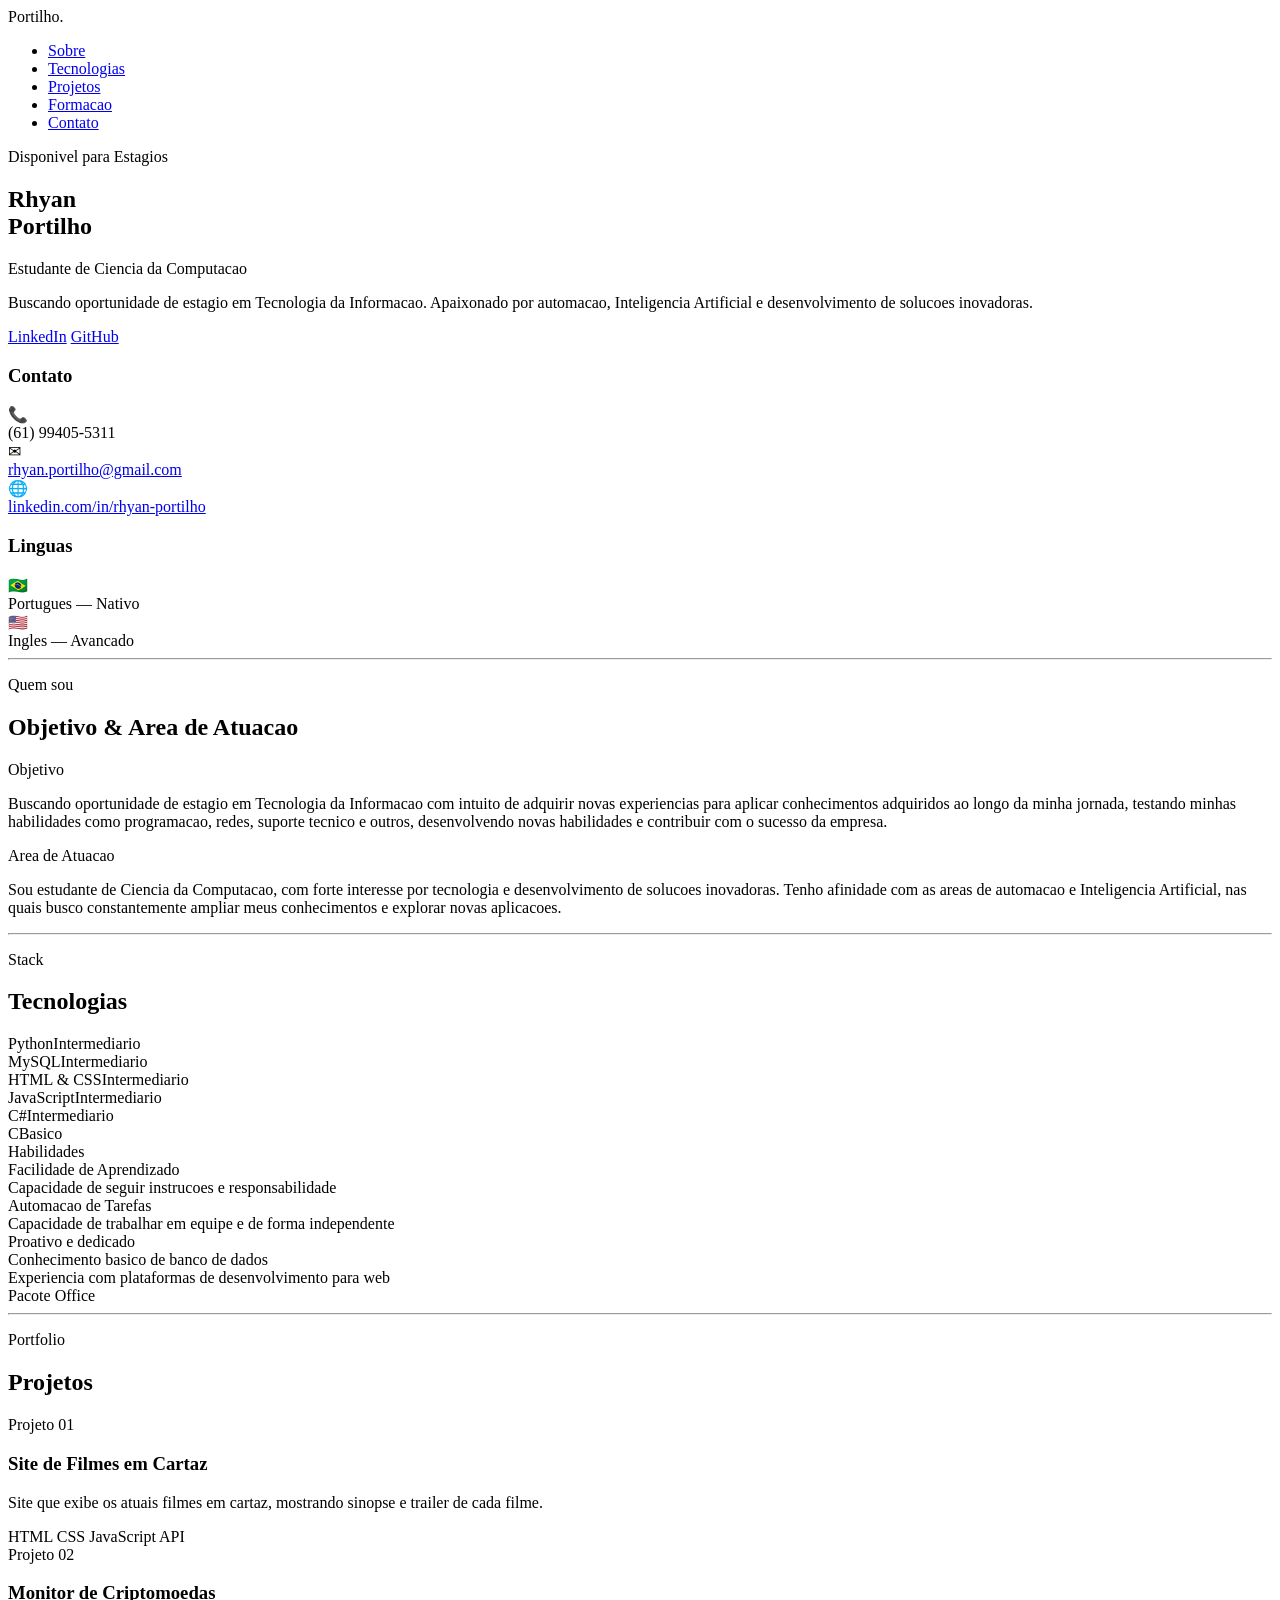
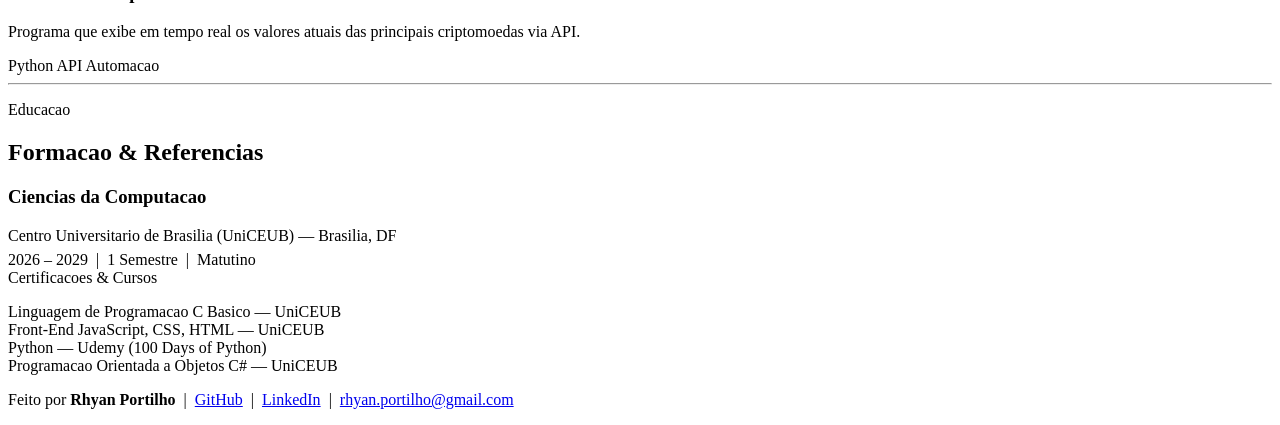
==== commit 80d29e3b: "Update index.html" ====
--- a/index.html
+++ b/index.html
@@ -5,7 +5,7 @@
   <meta name="viewport" content="width=device-width, initial-scale=1.0"/>
   <title>Rhyan Portilho — Portfolio</title>
   <link href="https://fonts.googleapis.com/css2?family=Syne:wght@400;600;700;800&family=DM+Sans:ital,wght@0,300;0,400;0,500;1,300&display=swap" rel="stylesheet"/>
-  <link rel="stylesheet" href="css/style.css"/>
+  <link rel="stylesheet" href="/GitPage/css/style.css"/>
 </head>
 <body>
 
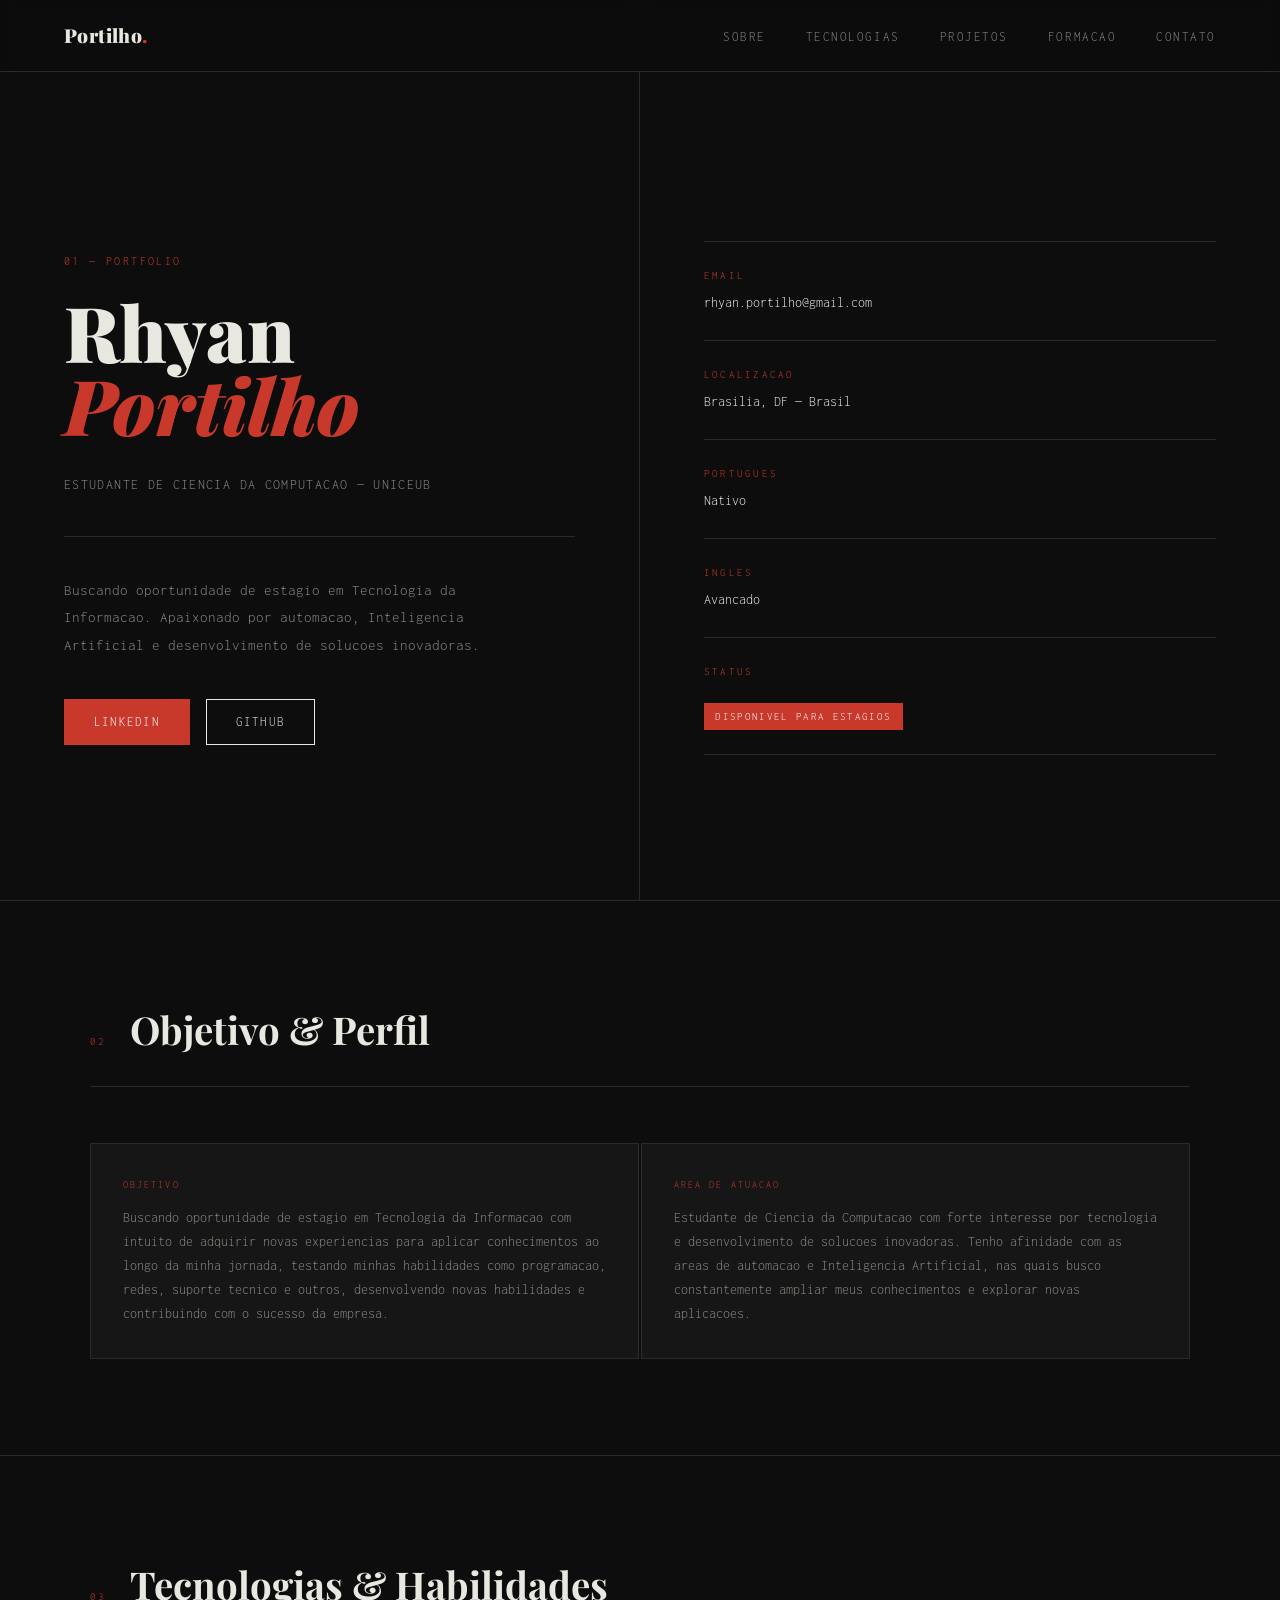
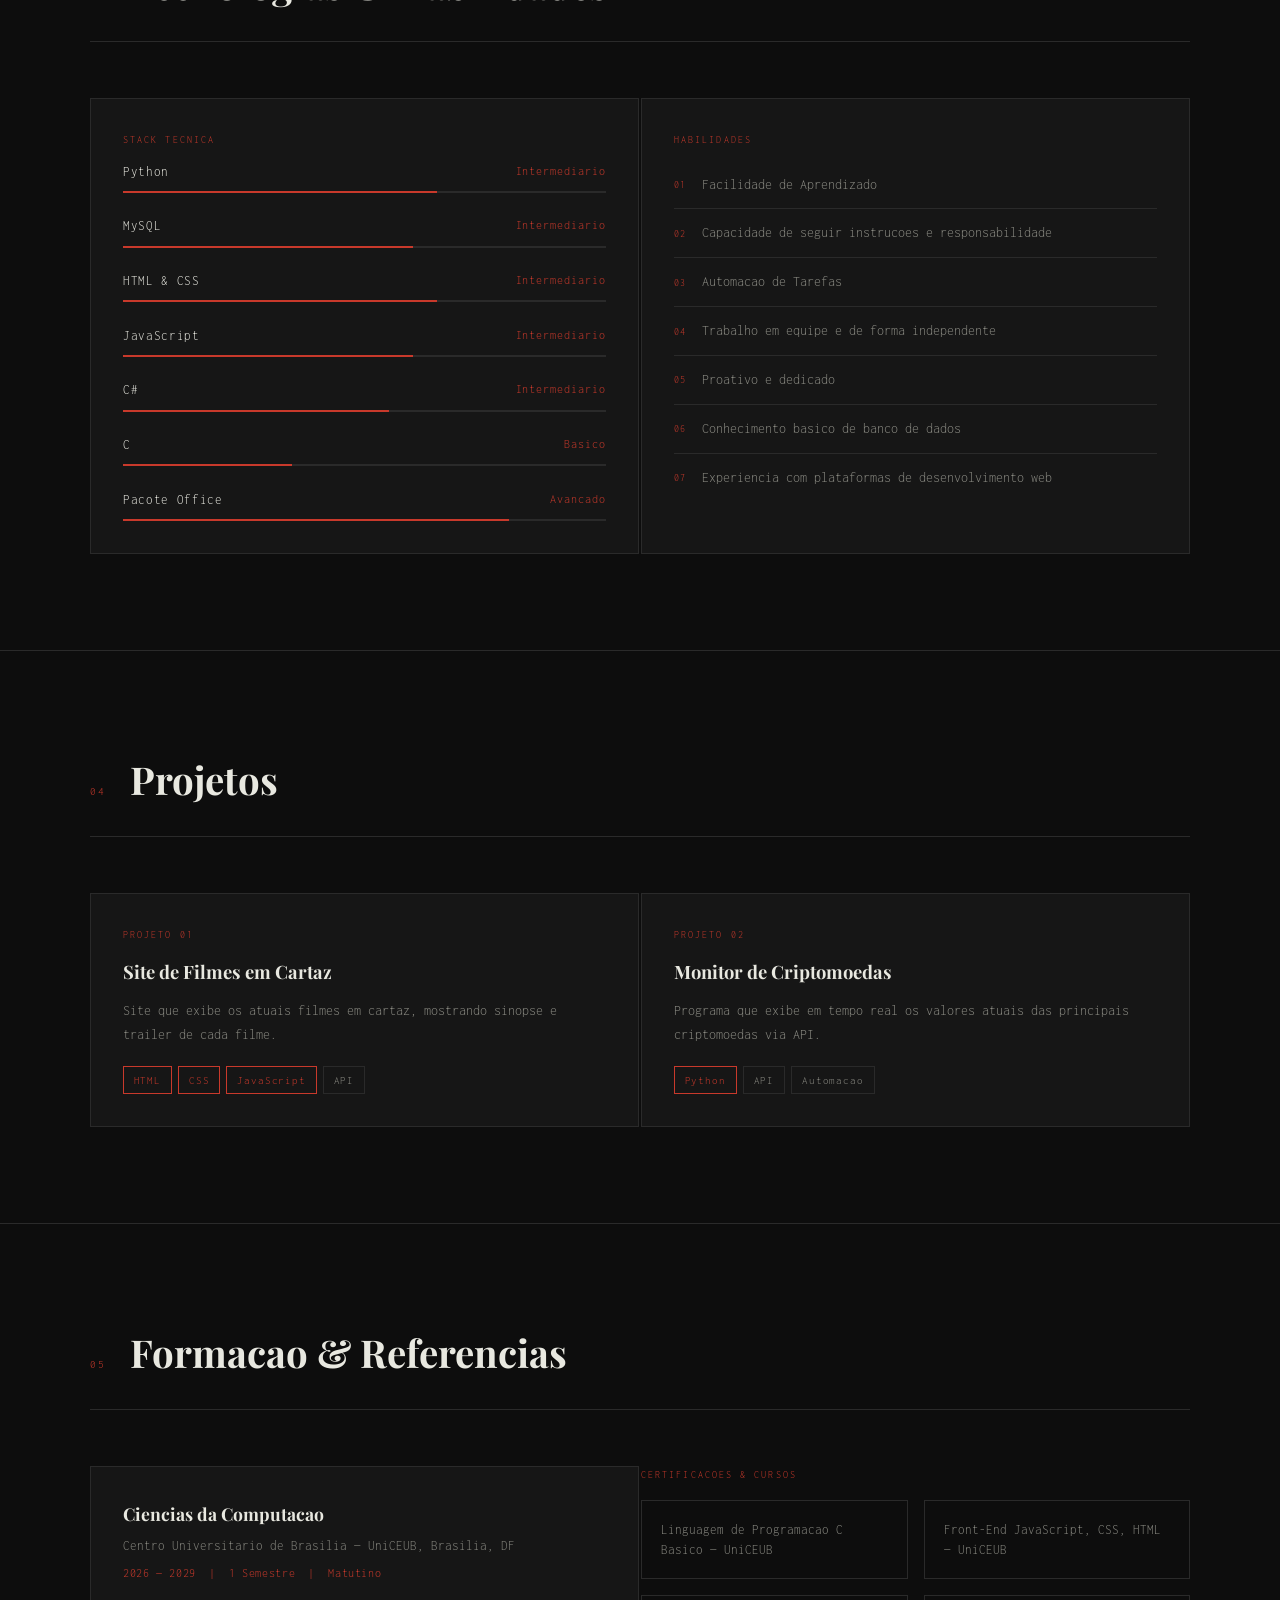
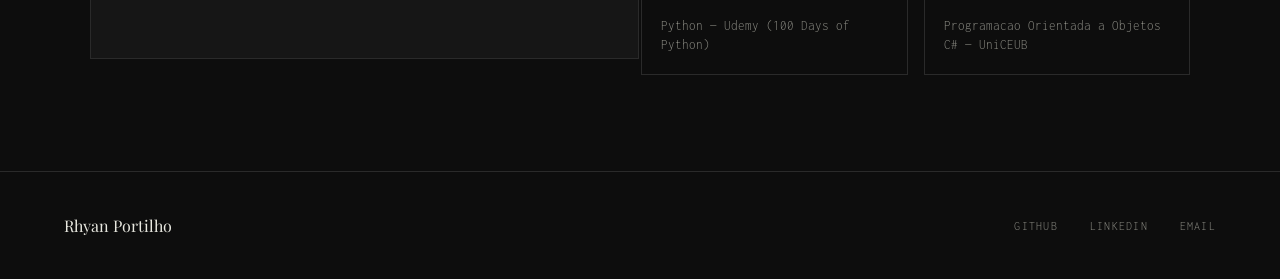
==== commit 51f9e36a: "final" ====
--- a/index.html
+++ b/index.html
@@ -1,15 +1,440 @@
 <!DOCTYPE html>
 <html lang="pt-BR">
 <head>
-  <meta charset="UTF-8" />
+  <meta charset="UTF-8"/>
   <meta name="viewport" content="width=device-width, initial-scale=1.0"/>
-  <title>Rhyan Portilho — Portfolio</title>
-  <link href="https://fonts.googleapis.com/css2?family=Syne:wght@400;600;700;800&family=DM+Sans:ital,wght@0,300;0,400;0,500;1,300&display=swap" rel="stylesheet"/>
-  <link rel="stylesheet" href="/GitPage/css/style.css"/>
+  <title>Rhyan Portilho</title>
+  <link href="https://fonts.googleapis.com/css2?family=Playfair+Display:wght@400;700;900&family=Inconsolata:wght@300;400;500&display=swap" rel="stylesheet"/>
+  <style>
+    *, *::before, *::after { margin: 0; padding: 0; box-sizing: border-box; }
+
+    :root {
+      --bg: #0d0d0d;
+      --ink: #e8e8e0;
+      --accent: #c8392b;
+      --muted: #888880;
+      --line: #2a2a2a;
+      --card: #161616;
+    }
+
+    html { scroll-behavior: smooth; }
+
+    body {
+      background: var(--bg);
+      color: var(--ink);
+      font-family: 'Inconsolata', monospace;
+      font-weight: 300;
+      line-height: 1.7;
+      overflow-x: hidden;
+    }
+
+    /* GRID LINES */
+    body::before {
+      content: '';
+      position: fixed;
+      inset: 0;
+      background-image:
+        linear-gradient(rgba(26,26,26,0.04) 1px, transparent 1px),
+        linear-gradient(90deg, rgba(26,26,26,0.04) 1px, transparent 1px);
+      background-size: 40px 40px;
+      pointer-events: none;
+      z-index: 0;
+    }
+
+    /* NAV */
+    nav {
+      position: fixed;
+      top: 0; left: 0; right: 0;
+      z-index: 100;
+      display: flex;
+      justify-content: space-between;
+      align-items: center;
+      padding: 1.2rem 4rem;
+      background: rgba(13,13,13,0.92);
+      backdrop-filter: blur(8px);
+      border-bottom: 1px solid var(--line);
+    }
+
+    .nav-logo {
+      font-family: 'Playfair Display', serif;
+      font-weight: 900;
+      font-size: 1.2rem;
+      letter-spacing: 0.02em;
+      color: var(--ink);
+    }
+
+    .nav-logo span { color: var(--accent); }
+
+    .nav-links {
+      display: flex;
+      gap: 2.5rem;
+      list-style: none;
+    }
+
+    .nav-links a {
+      color: var(--muted);
+      text-decoration: none;
+      font-size: 0.8rem;
+      letter-spacing: 0.12em;
+      text-transform: uppercase;
+      transition: color 0.2s;
+    }
+
+    .nav-links a:hover { color: var(--accent); }
+
+    /* HERO */
+    .hero {
+      min-height: 100vh;
+      display: grid;
+      grid-template-columns: 1fr 1fr;
+      position: relative;
+      z-index: 1;
+    }
+
+    .hero-left {
+      padding: 10rem 4rem 4rem;
+      border-right: 1px solid var(--line);
+      display: flex;
+      flex-direction: column;
+      justify-content: center;
+    }
+
+    .hero-number {
+      font-size: 0.75rem;
+      letter-spacing: 0.2em;
+      color: var(--accent);
+      text-transform: uppercase;
+      margin-bottom: 1.5rem;
+    }
+
+    .hero-name {
+      font-family: 'Playfair Display', serif;
+      font-weight: 900;
+      font-size: clamp(3.5rem, 6vw, 6rem);
+      line-height: 0.95;
+      color: var(--ink);
+      margin-bottom: 2rem;
+    }
+
+    .hero-name em {
+      font-style: italic;
+      color: var(--accent);
+    }
+
+    .hero-role {
+      font-size: 0.85rem;
+      letter-spacing: 0.1em;
+      text-transform: uppercase;
+      color: var(--muted);
+      margin-bottom: 2.5rem;
+      padding-bottom: 2.5rem;
+      border-bottom: 1px solid var(--line);
+    }
+
+    .hero-desc {
+      font-size: 0.95rem;
+      color: var(--muted);
+      max-width: 440px;
+      line-height: 1.8;
+      margin-bottom: 2.5rem;
+    }
+
+    .hero-btns {
+      display: flex;
+      gap: 1rem;
+      flex-wrap: wrap;
+    }
+
+    .btn {
+      display: inline-flex;
+      align-items: center;
+      padding: 0.7rem 1.8rem;
+      font-family: 'Inconsolata', monospace;
+      font-size: 0.8rem;
+      letter-spacing: 0.1em;
+      text-transform: uppercase;
+      text-decoration: none;
+      transition: all 0.2s;
+      border: 1px solid var(--ink);
+      color: var(--ink);
+      background: transparent;
+    }
+
+    .btn:hover {
+      background: var(--ink);
+      color: var(--bg);
+    }
+
+    .btn-accent {
+      background: var(--accent);
+      border-color: var(--accent);
+      color: #fff;
+    }
+
+    .btn-accent:hover {
+      background: #a82d22;
+      border-color: #a82d22;
+      color: #fff;
+    }
+
+    .hero-right {
+      padding: 10rem 4rem 4rem;
+      display: flex;
+      flex-direction: column;
+      justify-content: center;
+      gap: 0;
+    }
+
+    .info-block {
+      padding: 1.5rem 0;
+      border-bottom: 1px solid var(--line);
+    }
+
+    .info-block:first-child { border-top: 1px solid var(--line); }
+
+    .info-label {
+      font-size: 0.7rem;
+      letter-spacing: 0.2em;
+      text-transform: uppercase;
+      color: var(--accent);
+      margin-bottom: 0.4rem;
+    }
+
+    .info-value {
+      font-size: 0.9rem;
+      color: var(--ink);
+    }
+
+    .info-value a {
+      color: var(--ink);
+      text-decoration: none;
+      transition: color 0.2s;
+    }
+
+    .info-value a:hover { color: var(--accent); }
+
+    .badge {
+      display: inline-block;
+      background: var(--accent);
+      color: #fff;
+      font-size: 0.7rem;
+      letter-spacing: 0.12em;
+      text-transform: uppercase;
+      padding: 0.25rem 0.7rem;
+      margin-top: 1rem;
+    }
+
+    /* SECTIONS */
+    section {
+      position: relative;
+      z-index: 1;
+      padding: 6rem 4rem;
+      border-top: 1px solid var(--line);
+    }
+
+    .section-inner { max-width: 1100px; margin: 0 auto; }
+
+    .section-header {
+      display: flex;
+      align-items: baseline;
+      gap: 1.5rem;
+      margin-bottom: 3.5rem;
+      padding-bottom: 1.5rem;
+      border-bottom: 1px solid var(--line);
+    }
+
+    .section-num {
+      font-size: 0.7rem;
+      letter-spacing: 0.2em;
+      color: var(--accent);
+      text-transform: uppercase;
+    }
+
+    .section-title {
+      font-family: 'Playfair Display', serif;
+      font-weight: 700;
+      font-size: clamp(1.8rem, 3vw, 2.5rem);
+      color: var(--ink);
+    }
+
+    /* TWO COL */
+    .two-col { display: grid; grid-template-columns: 1fr 1fr; gap: 2px; }
+
+    /* CARDS */
+    .card {
+      background: var(--card);
+      padding: 2rem;
+      border: 1px solid var(--line);
+      transition: border-color 0.2s;
+    }
+
+    .card:hover { border-color: var(--accent); }
+
+    .card-num {
+      font-size: 0.65rem;
+      letter-spacing: 0.2em;
+      color: var(--accent);
+      text-transform: uppercase;
+      margin-bottom: 0.75rem;
+    }
+
+    .card h3 {
+      font-family: 'Playfair Display', serif;
+      font-weight: 700;
+      font-size: 1.15rem;
+      color: var(--ink);
+      margin-bottom: 0.75rem;
+    }
+
+    .card p { font-size: 0.88rem; color: var(--muted); line-height: 1.7; }
+
+    .tags { display: flex; flex-wrap: wrap; gap: 0.4rem; margin-top: 1.2rem; }
+
+    .tag {
+      font-size: 0.7rem;
+      padding: 0.2rem 0.6rem;
+      border: 1px solid var(--line);
+      color: var(--muted);
+      letter-spacing: 0.08em;
+    }
+
+    .tag.active {
+      border-color: var(--accent);
+      color: var(--accent);
+    }
+
+    /* SKILL BARS */
+    .skill-list { display: flex; flex-direction: column; gap: 1.4rem; }
+
+    .skill-item {}
+
+    .skill-header {
+      display: flex;
+      justify-content: space-between;
+      margin-bottom: 0.5rem;
+      font-size: 0.82rem;
+    }
+
+    .skill-name { color: var(--ink); letter-spacing: 0.05em; }
+    .skill-level { color: var(--accent); font-size: 0.75rem; letter-spacing: 0.08em; }
+
+    .skill-bar {
+      height: 2px;
+      background: var(--line);
+      position: relative;
+    }
+
+    .skill-fill {
+      height: 100%;
+      background: var(--accent);
+      transition: width 1.4s cubic-bezier(0.4, 0, 0.2, 1);
+    }
+
+    /* ABILITY LIST */
+    .ability-list { display: flex; flex-direction: column; }
+
+    .ability-item {
+      display: flex;
+      align-items: flex-start;
+      gap: 1rem;
+      padding: 0.75rem 0;
+      border-bottom: 1px solid var(--line);
+      font-size: 0.88rem;
+      color: var(--muted);
+    }
+
+    .ability-item:last-child { border-bottom: none; }
+
+    .ability-num {
+      font-size: 0.65rem;
+      color: var(--accent);
+      letter-spacing: 0.1em;
+      flex-shrink: 0;
+      padding-top: 0.2rem;
+    }
+
+    /* EDU */
+    .edu-block {
+      padding: 2rem;
+      border: 1px solid var(--line);
+      background: var(--card);
+      margin-bottom: 1rem;
+    }
+
+    .edu-block h3 {
+      font-family: 'Playfair Display', serif;
+      font-size: 1.1rem;
+      color: var(--ink);
+      margin-bottom: 0.4rem;
+    }
+
+    .edu-meta { font-size: 0.82rem; color: var(--muted); }
+    .edu-period { font-size: 0.78rem; color: var(--accent); margin-top: 0.3rem; letter-spacing: 0.05em; }
+
+    /* REF GRID */
+    .ref-grid { display: grid; grid-template-columns: 1fr 1fr; gap: 1rem; }
+
+    .ref-item {
+      padding: 1.2rem;
+      border: 1px solid var(--line);
+      font-size: 0.82rem;
+      color: var(--muted);
+      line-height: 1.5;
+      transition: border-color 0.2s;
+    }
+
+    .ref-item:hover { border-color: var(--accent); color: var(--ink); }
+
+    /* FOOTER */
+    footer {
+      border-top: 1px solid var(--line);
+      padding: 2.5rem 4rem;
+      display: flex;
+      justify-content: space-between;
+      align-items: center;
+      position: relative;
+      z-index: 1;
+    }
+
+    .footer-name {
+      font-family: 'Playfair Display', serif;
+      font-size: 1rem;
+      color: var(--ink);
+    }
+
+    .footer-links {
+      display: flex;
+      gap: 2rem;
+    }
+
+    .footer-links a {
+      font-size: 0.78rem;
+      letter-spacing: 0.1em;
+      text-transform: uppercase;
+      color: var(--muted);
+      text-decoration: none;
+      transition: color 0.2s;
+    }
+
+    .footer-links a:hover { color: var(--accent); }
+
+    /* RESPONSIVE */
+    @media (max-width: 900px) {
+      nav { padding: 1rem 1.5rem; }
+      .nav-links { gap: 1.2rem; }
+      .nav-links a { font-size: 0.7rem; }
+      .hero { grid-template-columns: 1fr; }
+      .hero-left { padding: 7rem 1.5rem 3rem; border-right: none; border-bottom: 1px solid var(--line); }
+      .hero-right { padding: 3rem 1.5rem; }
+      section { padding: 4rem 1.5rem; }
+      .two-col { grid-template-columns: 1fr; }
+      .ref-grid { grid-template-columns: 1fr; }
+      footer { flex-direction: column; gap: 1.5rem; padding: 2rem 1.5rem; }
+    }
+  </style>
 </head>
 <body>
 
-  <!-- NAV -->
   <nav>
     <div class="nav-logo">Portilho<span>.</span></div>
     <ul class="nav-links">
@@ -22,152 +447,147 @@
   </nav>
 
   <!-- HERO -->
-  <section class="hero" id="inicio">
-    <div class="hero-glow"></div>
-    <div class="hero-glow2"></div>
-    <div class="hero-content">
-      <div class="hero-left">
-        <span class="hero-tag">Disponivel para Estagios</span>
-        <h1 class="hero-name">Rhyan<br/><span>Portilho</span></h1>
-        <p class="hero-sub">Estudante de Ciencia da Computacao</p>
-        <p class="hero-desc">
-          Buscando oportunidade de estagio em Tecnologia da Informacao. Apaixonado por automacao, Inteligencia Artificial e desenvolvimento de solucoes inovadoras.
-        </p>
-        <div class="hero-btns">
-          <a href="https://www.linkedin.com/in/rhyan-portilho-60305b343/" target="_blank" class="btn btn-outline">LinkedIn</a>
-          <a href="https://github.com/JustAnyoone" target="_blank" class="btn btn-outline">GitHub</a>
-        </div>
-      </div>
-
-      <div class="hero-right">
-        <div class="contact-card">
-          <h3>Contato</h3>
-          <div class="contact-item">
-            <div class="contact-icon">📞</div>
-            <span>(61) 99405-5311</span>
-          </div>
-          <div class="contact-item">
-            <div class="contact-icon">✉</div>
-            <a href="mailto:rhyan.portilho@gmail.com">rhyan.portilho@gmail.com</a>
-          </div>
-          <div class="contact-item">
-            <div class="contact-icon">🌐</div>
-            <a href="https://www.linkedin.com/in/rhyan-portilho-60305b343/" target="_blank">linkedin.com/in/rhyan-portilho</a>
-          </div>
-        </div>
-
-        <div class="contact-card">
-          <h3>Linguas</h3>
-          <div class="contact-item">
-            <div class="contact-icon">🇧🇷</div>
-            <span>Portugues — Nativo</span>
-          </div>
-          <div class="contact-item">
-            <div class="contact-icon">🇺🇸</div>
-            <span>Ingles — Avancado</span>
-          </div>
-        </div>
+  <div class="hero">
+    <div class="hero-left">
+      <p class="hero-number">01 — Portfolio</p>
+      <h1 class="hero-name">Rhyan<br/><em>Portilho</em></h1>
+      <p class="hero-role">Estudante de Ciencia da Computacao — UniCEUB</p>
+      <p class="hero-desc">Buscando oportunidade de estagio em Tecnologia da Informacao. Apaixonado por automacao, Inteligencia Artificial e desenvolvimento de solucoes inovadoras.</p>
+      <div class="hero-btns">
+        <a href="https://www.linkedin.com/in/rhyan-portilho-60305b343/" target="_blank" class="btn btn-accent">LinkedIn</a>
+        <a href="https://github.com/JustAnyoone" target="_blank" class="btn">GitHub</a>
       </div>
     </div>
-  </section>
-
-  <hr class="divider"/>
+
+    <div class="hero-right">
+      <div class="info-block">
+        <div class="info-label">Email</div>
+        <div class="info-value"><a href="mailto:rhyan.portilho@gmail.com">rhyan.portilho@gmail.com</a></div>
+      </div>
+
+      <div class="info-block">
+        <div class="info-label">Localizacao</div>
+        <div class="info-value">Brasilia, DF — Brasil</div>
+      </div>
+      <div class="info-block">
+        <div class="info-label">Portugues</div>
+        <div class="info-value">Nativo</div>
+      </div>
+      <div class="info-block">
+        <div class="info-label">Ingles</div>
+        <div class="info-value">Avancado</div>
+      </div>
+      <div class="info-block">
+        <div class="info-label">Status</div>
+        <div class="info-value">
+          <span class="badge">Disponivel para Estagios</span>
+        </div>
+      </div>
+    </div>
+  </div>
 
   <!-- SOBRE -->
   <section id="sobre">
     <div class="section-inner">
-      <p class="section-label reveal">Quem sou</p>
-      <h2 class="section-title reveal">Objetivo & Area de Atuacao</h2>
+      <div class="section-header">
+        <span class="section-num">02</span>
+        <h2 class="section-title">Objetivo & Perfil</h2>
+      </div>
       <div class="two-col">
-        <div class="card reveal">
-          <div class="card-label">Objetivo</div>
-          <p>Buscando oportunidade de estagio em Tecnologia da Informacao com intuito de adquirir novas experiencias para aplicar conhecimentos adquiridos ao longo da minha jornada, testando minhas habilidades como programacao, redes, suporte tecnico e outros, desenvolvendo novas habilidades e contribuir com o sucesso da empresa.</p>
-        </div>
-        <div class="card reveal">
-          <div class="card-label">Area de Atuacao</div>
-          <p>Sou estudante de Ciencia da Computacao, com forte interesse por tecnologia e desenvolvimento de solucoes inovadoras. Tenho afinidade com as areas de automacao e Inteligencia Artificial, nas quais busco constantemente ampliar meus conhecimentos e explorar novas aplicacoes.</p>
+        <div class="card">
+          <div class="card-num">Objetivo</div>
+          <p>Buscando oportunidade de estagio em Tecnologia da Informacao com intuito de adquirir novas experiencias para aplicar conhecimentos ao longo da minha jornada, testando minhas habilidades como programacao, redes, suporte tecnico e outros, desenvolvendo novas habilidades e contribuindo com o sucesso da empresa.</p>
+        </div>
+        <div class="card">
+          <div class="card-num">Area de Atuacao</div>
+          <p>Estudante de Ciencia da Computacao com forte interesse por tecnologia e desenvolvimento de solucoes inovadoras. Tenho afinidade com as areas de automacao e Inteligencia Artificial, nas quais busco constantemente ampliar meus conhecimentos e explorar novas aplicacoes.</p>
         </div>
       </div>
     </div>
   </section>
-
-  <hr class="divider"/>
 
   <!-- TECNOLOGIAS -->
   <section id="tecnologias">
     <div class="section-inner">
-      <p class="section-label reveal">Stack</p>
-      <h2 class="section-title reveal">Tecnologias</h2>
+      <div class="section-header">
+        <span class="section-num">03</span>
+        <h2 class="section-title">Tecnologias & Habilidades</h2>
+      </div>
       <div class="two-col">
-        <div class="reveal">
-          <div class="skill-item">
-            <div class="skill-header"><span class="skill-name">Python</span><span class="skill-level">Intermediario</span></div>
-            <div class="skill-bar"><div class="skill-fill" data-width="65"></div></div>
+        <div class="card">
+          <div class="card-num">Stack Tecnica</div>
+          <div class="skill-list">
+            <div class="skill-item">
+              <div class="skill-header"><span class="skill-name">Python</span><span class="skill-level">Intermediario</span></div>
+              <div class="skill-bar"><div class="skill-fill" style="width:65%"></div></div>
+            </div>
+            <div class="skill-item">
+              <div class="skill-header"><span class="skill-name">MySQL</span><span class="skill-level">Intermediario</span></div>
+              <div class="skill-bar"><div class="skill-fill" style="width:60%"></div></div>
+            </div>
+            <div class="skill-item">
+              <div class="skill-header"><span class="skill-name">HTML & CSS</span><span class="skill-level">Intermediario</span></div>
+              <div class="skill-bar"><div class="skill-fill" style="width:65%"></div></div>
+            </div>
+            <div class="skill-item">
+              <div class="skill-header"><span class="skill-name">JavaScript</span><span class="skill-level">Intermediario</span></div>
+              <div class="skill-bar"><div class="skill-fill" style="width:60%"></div></div>
+            </div>
+            <div class="skill-item">
+              <div class="skill-header"><span class="skill-name">C#</span><span class="skill-level">Intermediario</span></div>
+              <div class="skill-bar"><div class="skill-fill" style="width:55%"></div></div>
+            </div>
+            <div class="skill-item">
+              <div class="skill-header"><span class="skill-name">C</span><span class="skill-level">Basico</span></div>
+              <div class="skill-bar"><div class="skill-fill" style="width:35%"></div></div>
+            </div>
+            <div class="skill-item">
+              <div class="skill-header"><span class="skill-name">Pacote Office</span><span class="skill-level">Avancado</span></div>
+              <div class="skill-bar"><div class="skill-fill" style="width:80%"></div></div>
+            </div>
           </div>
-          <div class="skill-item">
-            <div class="skill-header"><span class="skill-name">MySQL</span><span class="skill-level">Intermediario</span></div>
-            <div class="skill-bar"><div class="skill-fill" data-width="60"></div></div>
-          </div>
-          <div class="skill-item">
-            <div class="skill-header"><span class="skill-name">HTML & CSS</span><span class="skill-level">Intermediario</span></div>
-            <div class="skill-bar"><div class="skill-fill" data-width="65"></div></div>
-          </div>
-          <div class="skill-item">
-            <div class="skill-header"><span class="skill-name">JavaScript</span><span class="skill-level">Intermediario</span></div>
-            <div class="skill-bar"><div class="skill-fill" data-width="60"></div></div>
-          </div>
-          <div class="skill-item">
-            <div class="skill-header"><span class="skill-name">C#</span><span class="skill-level">Intermediario</span></div>
-            <div class="skill-bar"><div class="skill-fill" data-width="55"></div></div>
-          </div>
-          <div class="skill-item">
-            <div class="skill-header"><span class="skill-name">C</span><span class="skill-level">Basico</span></div>
-            <div class="skill-bar"><div class="skill-fill" data-width="35"></div></div>
-          </div>
-        </div>
-
-        <div class="card reveal">
-          <div class="card-label">Habilidades</div>
+        </div>
+        <div class="card">
+          <div class="card-num">Habilidades</div>
           <div class="ability-list">
-            <div class="ability-item"><div class="ability-dot"></div><span>Facilidade de Aprendizado</span></div>
-            <div class="ability-item"><div class="ability-dot"></div><span>Capacidade de seguir instrucoes e responsabilidade</span></div>
-            <div class="ability-item"><div class="ability-dot"></div><span>Automacao de Tarefas</span></div>
-            <div class="ability-item"><div class="ability-dot"></div><span>Capacidade de trabalhar em equipe e de forma independente</span></div>
-            <div class="ability-item"><div class="ability-dot"></div><span>Proativo e dedicado</span></div>
-            <div class="ability-item"><div class="ability-dot"></div><span>Conhecimento basico de banco de dados</span></div>
-            <div class="ability-item"><div class="ability-dot"></div><span>Experiencia com plataformas de desenvolvimento para web</span></div>
-            <div class="ability-item"><div class="ability-dot"></div><span>Pacote Office</span></div>
+            <div class="ability-item"><span class="ability-num">01</span><span>Facilidade de Aprendizado</span></div>
+            <div class="ability-item"><span class="ability-num">02</span><span>Capacidade de seguir instrucoes e responsabilidade</span></div>
+            <div class="ability-item"><span class="ability-num">03</span><span>Automacao de Tarefas</span></div>
+            <div class="ability-item"><span class="ability-num">04</span><span>Trabalho em equipe e de forma independente</span></div>
+            <div class="ability-item"><span class="ability-num">05</span><span>Proativo e dedicado</span></div>
+            <div class="ability-item"><span class="ability-num">06</span><span>Conhecimento basico de banco de dados</span></div>
+            <div class="ability-item"><span class="ability-num">07</span><span>Experiencia com plataformas de desenvolvimento web</span></div>
           </div>
         </div>
       </div>
     </div>
   </section>
-
-  <hr class="divider"/>
 
   <!-- PROJETOS -->
   <section id="projetos">
     <div class="section-inner">
-      <p class="section-label reveal">Portfolio</p>
-      <h2 class="section-title reveal">Projetos</h2>
+      <div class="section-header">
+        <span class="section-num">04</span>
+        <h2 class="section-title">Projetos</h2>
+      </div>
       <div class="two-col">
-        <div class="card reveal">
-          <div class="card-label">Projeto 01</div>
+        <div class="card">
+          <div class="card-num">Projeto 01</div>
           <h3>Site de Filmes em Cartaz</h3>
           <p>Site que exibe os atuais filmes em cartaz, mostrando sinopse e trailer de cada filme.</p>
           <div class="tags">
-            <span class="tag highlight">HTML</span>
-            <span class="tag highlight">CSS</span>
-            <span class="tag highlight">JavaScript</span>
+            <span class="tag active">HTML</span>
+            <span class="tag active">CSS</span>
+            <span class="tag active">JavaScript</span>
             <span class="tag">API</span>
           </div>
         </div>
-        <div class="card reveal">
-          <div class="card-label">Projeto 02</div>
+        <div class="card">
+          <div class="card-num">Projeto 02</div>
           <h3>Monitor de Criptomoedas</h3>
           <p>Programa que exibe em tempo real os valores atuais das principais criptomoedas via API.</p>
           <div class="tags">
-            <span class="tag highlight">Python</span>
+            <span class="tag active">Python</span>
             <span class="tag">API</span>
             <span class="tag">Automacao</span>
           </div>
@@ -176,23 +596,23 @@
     </div>
   </section>
 
-  <hr class="divider"/>
-
   <!-- FORMACAO -->
   <section id="formacao">
     <div class="section-inner">
-      <p class="section-label reveal">Educacao</p>
-      <h2 class="section-title reveal">Formacao & Referencias</h2>
-      <div class="two-col">
-        <div class="reveal">
-          <div class="edu-card">
+      <div class="section-header">
+        <span class="section-num">05</span>
+        <h2 class="section-title">Formacao & Referencias</h2>
+      </div>
+      <div class="two-col" style="align-items:start;">
+        <div style="display:flex; flex-direction:column; height:100%;">
+          <div class="edu-block" style="height:100%;">
             <h3>Ciencias da Computacao</h3>
-            <div class="edu-meta">Centro Universitario de Brasilia (UniCEUB) — Brasilia, DF</div>
-            <div class="edu-meta" style="margin-top:0.4rem;">2026 – 2029 &nbsp;|&nbsp; 1 Semestre &nbsp;|&nbsp; Matutino</div>
+            <div class="edu-meta">Centro Universitario de Brasilia — UniCEUB, Brasilia, DF</div>
+            <div class="edu-period">2026 — 2029 &nbsp;|&nbsp; 1 Semestre &nbsp;|&nbsp; Matutino</div>
           </div>
         </div>
-        <div class="reveal">
-          <div class="card-label" style="margin-bottom:1rem;">Certificacoes & Cursos</div>
+        <div>
+          <div class="card-num" style="margin-bottom:1rem;">Certificacoes & Cursos</div>
           <div class="ref-grid">
             <div class="ref-item">Linguagem de Programacao C Basico — UniCEUB</div>
             <div class="ref-item">Front-End JavaScript, CSS, HTML — UniCEUB</div>
@@ -206,13 +626,13 @@
 
   <!-- FOOTER -->
   <footer id="contato">
-    <p>Feito por <strong>Rhyan Portilho</strong> &nbsp;|&nbsp;
-      <a href="https://github.com/JustAnyoone" target="_blank">GitHub</a> &nbsp;|&nbsp;
-      <a href="https://www.linkedin.com/in/rhyan-portilho-60305b343/" target="_blank">LinkedIn</a> &nbsp;|&nbsp;
-      <a href="mailto:rhyan.portilho@gmail.com">rhyan.portilho@gmail.com</a>
-    </p>
+    <div class="footer-name">Rhyan Portilho</div>
+    <div class="footer-links">
+      <a href="https://github.com/JustAnyoone" target="_blank">GitHub</a>
+      <a href="https://www.linkedin.com/in/rhyan-portilho-60305b343/" target="_blank">LinkedIn</a>
+      <a href="mailto:rhyan.portilho@gmail.com">Email</a>
+    </div>
   </footer>
 
-  <script src="/GitPage/js/main.js"></script>
 </body>
 </html>
